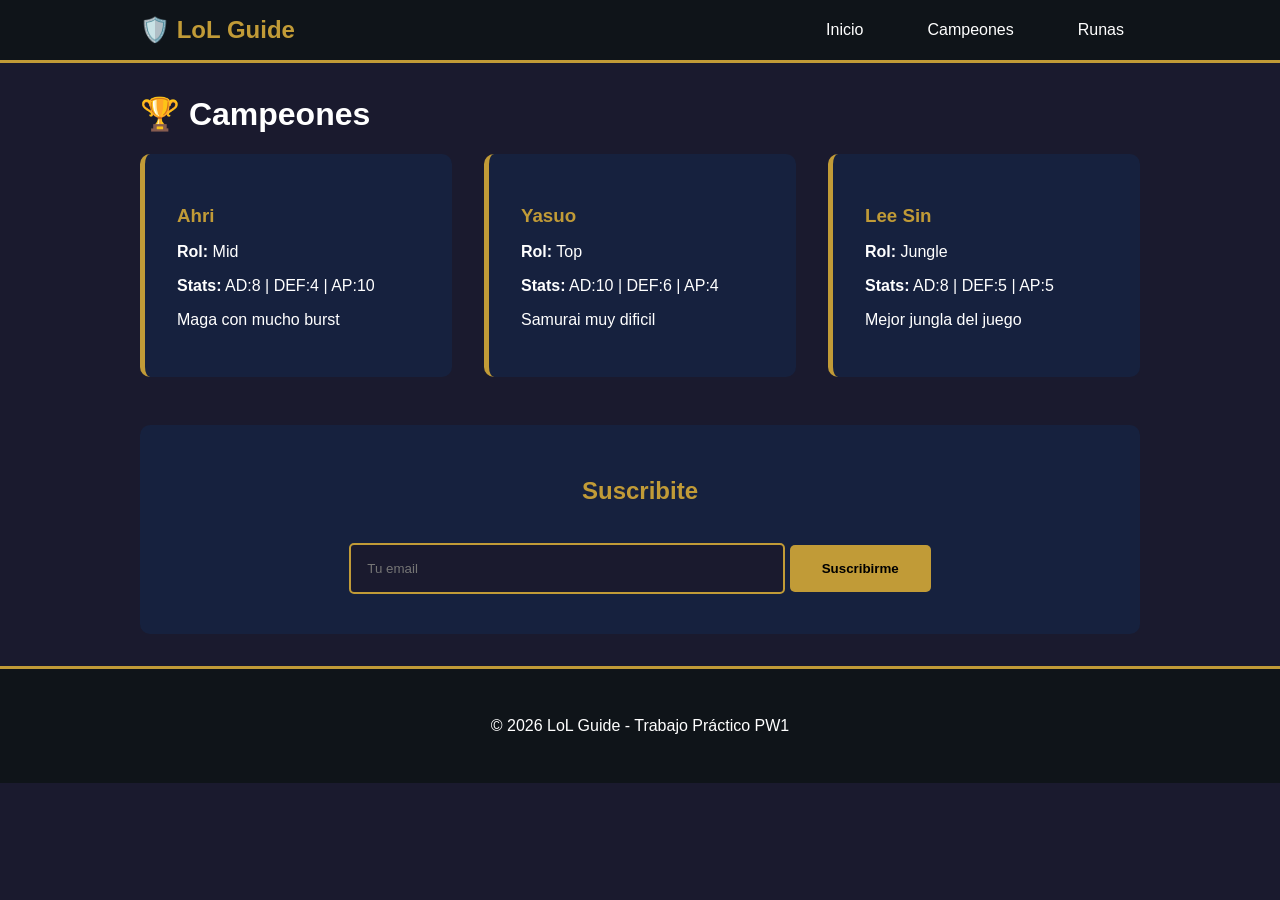
==== campeones.html @ 957d1435 "Add files via upload" ====
<!DOCTYPE html>
<html lang="es">
<head>
    <meta charset="UTF-8">
    <meta name="viewport" content="width=device-width, initial-scale=1.0">
    <title>Campeones - LoL Guide</title>
    <link rel="stylesheet" href="styles.css">
</head>
<body>
    <header>
        <nav>
            <h2>🛡️ LoL Guide</h2>
            <ul>
                <li><a href="index.html">Inicio</a></li>
                <li><a href="campeones.html">Campeones</a></li>
                <li><a href="runas.html">Runas</a></li>
            </ul>
        </nav>
    </header>

    <main>
        <h1>🏆 Campeones</h1>
        
        <div class="campeones">
            <div class="campeon">
                <h3>Ahri</h3>
                <p><strong>Rol:</strong> Mid</p>
                <p><strong>Stats:</strong> AD:8 | DEF:4 | AP:10</p>
                <p>Maga con mucho burst</p>
            </div>

            <div class="campeon">
                <h3>Yasuo</h3>
                <p><strong>Rol:</strong> Top</p>
                <p><strong>Stats:</strong> AD:10 | DEF:6 | AP:4</p>
                <p>Samurai muy dificil</p>
            </div>

            <div class="campeon">
                <h3>Lee Sin</h3>
                <p><strong>Rol:</strong> Jungle</p>
                <p><strong>Stats:</strong> AD:8 | DEF:5 | AP:5</p>
                <p>Mejor jungla del juego</p>
            </div>
        </div>

        <form class="formulario">
            <h2>Suscribite</h2>
            <input type="email" placeholder="Tu email">
            <button type="submit">Suscribirme</button>
        </form>
    </main>

    <footer>
        <p>© 2026 LoL Guide - Trabajo Práctico PW1</p>
    </footer>
</body>
</html>
---- styles.css ----
/* ESTILOS GENERALES */
body {
    font-family: Arial, sans-serif;
    background-color: #1a1a2e;
    color: white;
    margin: 0;
    padding: 0;
}

header {
    background-color: #0f1419;
    padding: 1rem;
    border-bottom: 3px solid #c19b37;
}

nav {
    max-width: 1000px;
    margin: 0 auto;
    display: flex;
    justify-content: space-between;
    align-items: center;
}

nav h2 {
    color: #c19b37;
    margin: 0;
}

nav ul {
    list-style: none;
    display: flex;
    gap: 2rem;
    margin: 0;
    padding: 0;
}

nav a {
    color: white;
    text-decoration: none;
    padding: 0.5rem 1rem;
    border-radius: 5px;
    transition: background-color 0.3s;
}

nav a:hover {
    background-color: #c19b37;
    color: black;
}

/* MAIN */
main {
    max-width: 1000px;
    margin: 2rem auto;
    padding: 0 1rem;
}




/* HERO */
.hero {
  position: relative; /* IMPORTANTE */
  height: 500px;
  background-image: url("imagenes/fondo.jpg");
  background-size: cover;
  background-position: center;
  background-repeat: no-repeat;

  display: flex;
  align-items: center;
  padding: 0 50px;
  color: white;
}

/* capa oscura */
.hero::before {
  content: "";
  position: absolute;
  inset: 0;
  background: rgba(0, 0, 0, 0.6);
}

.bienvenidos{
    font-size: 50px;
    font-family: Arial, Helvetica, sans-serif;
}

/* contenido arriba del overlay */
.hero-content {
  position: relative;
  z-index: 1;
  max-width: 500px;
}
.hero h1 {
    font-size: 3rem;
    margin-bottom: 1rem;
}

.boton {
    display: inline-block;
    background-color: #c19b37;
    color: black;
    padding: 1rem 2rem;
    text-decoration: none;
    border-radius: 5px;
    font-weight: bold;
    transition: transform 0.3s;
}

.boton:hover {
    transform: scale(1.05);
}

.lol {
    color: #c19b37;
    text-align: left;
    margin-bottom: 2rem;
    font-size: 2.5rem;
}

/* TABLA */
.tabla-seccion {
    background-color: #16213e;
    padding: 2rem;
    border-radius: 10px;
    margin-bottom: 3rem;
}

.tabla-seccion h2 {
    text-align: center;
    margin-bottom: 1rem;
    color: #c19b37;
}

table {
    width: 100%;
    border-collapse: collapse;
}

th, td {
    padding: 1rem;
    text-align: left;
    border-bottom: 1px solid #c19b37;
}

th {
    background-color: #c19b37;
    color: black;
}

/* CARDS */
.campeones, .runas {
    display: grid;
    grid-template-columns: repeat(auto-fit, minmax(300px, 1fr));
    gap: 2rem;
    margin-bottom: 3rem;
}

.campeon, .runa {
    background-color: #16213e;
    padding: 2rem;
    border-radius: 10px;
    border-left: 5px solid #c19b37;
    transition: transform 0.3s;
}

.campeon:hover, .runa:hover {
    transform: translateY(-5px);
}

.campeon h3, .runa h3 {
    color: #c19b37;
    margin-bottom: 1rem;
}

/* FORMULARIO */
.formulario {
    background-color: #16213e;
    padding: 2rem;
    border-radius: 10px;
    text-align: center;
}

.formulario h2 {
    color: #c19b37;
    margin-bottom: 1.5rem;
}

.formulario input, .formulario textarea {
    width: 100%;
    max-width: 400px;
    padding: 1rem;
    margin: 0.5rem 0;
    border: 2px solid #c19b37;
    border-radius: 5px;
    background-color: #1a1a2e;
    color: white;
}

.formulario button {
    background-color: #c19b37;
    color: black;
    padding: 1rem 2rem;
    border: none;
    border-radius: 5px;
    cursor: pointer;
    font-weight: bold;
    margin-top: 1rem;
}

.formulario button:hover {
    background-color: #ffd700;
}

/* FOOTER */
footer {
    background-color: #0f1419;
    text-align: center;
    padding: 2rem;
    border-top: 3px solid #c19b37;
}

/* RESPONSIVE */
@media (max-width: 768px) {
    nav ul {
        flex-direction: column;
        gap: 1rem;
    }
    
    .hero h1 {
        font-size: 2rem;
    }
    
    h1 {
        font-size: 2rem;
    }
    
    .campeones, .runas {
        grid-template-columns: 1fr;
    }
}

.imagen1 {
    width: 40px;
}
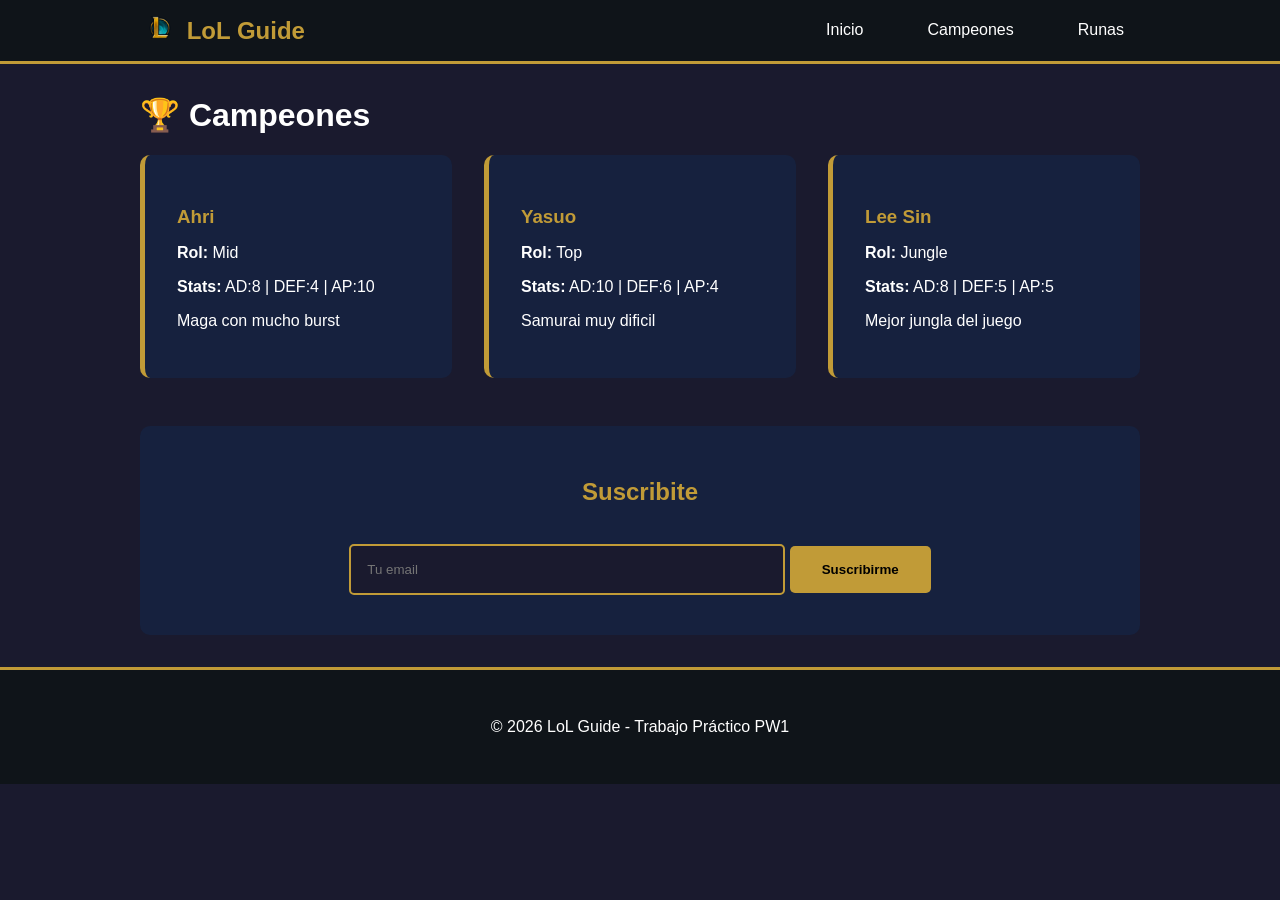
==== commit 7259302b: "Update campeones.html" ====
--- a/campeones.html
+++ b/campeones.html
@@ -9,7 +9,7 @@
 <body>
     <header>
         <nav>
-            <h2>🛡️ LoL Guide</h2>
+            <h2> <img class="imagen1" src="imagenes/simbolo Lol.png"> LoL Guide</h2>
             <ul>
                 <li><a href="index.html">Inicio</a></li>
                 <li><a href="campeones.html">Campeones</a></li>
@@ -55,4 +55,4 @@
         <p>© 2026 LoL Guide - Trabajo Práctico PW1</p>
     </footer>
 </body>
-</html>+</html>
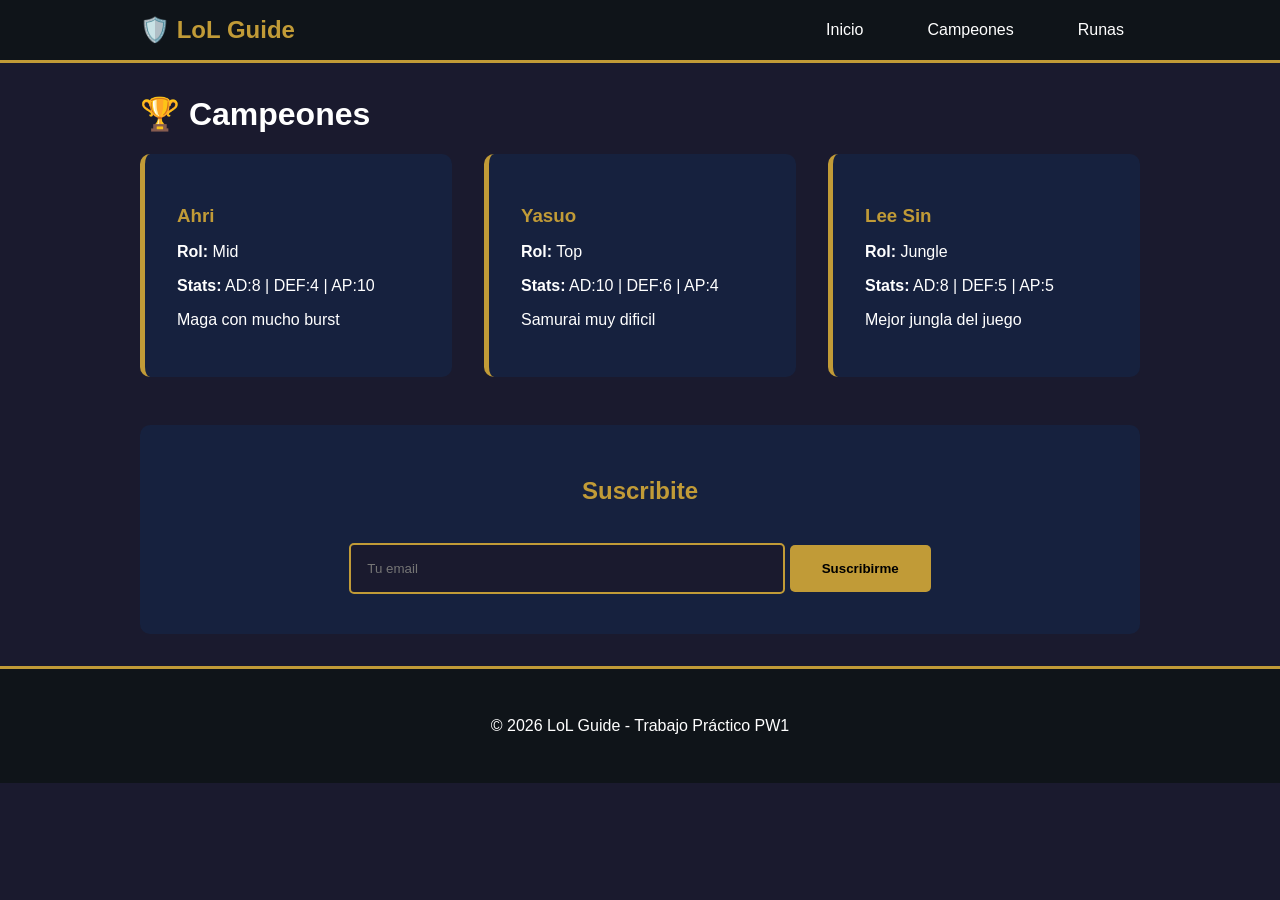
==== commit 6194e375: "Add files via upload" ====
--- a/campeones.html
+++ b/campeones.html
@@ -9,7 +9,7 @@
 <body>
     <header>
         <nav>
-            <h2> <img class="imagen1" src="imagenes/simbolo Lol.png"> LoL Guide</h2>
+            <h2>🛡️ LoL Guide</h2>
             <ul>
                 <li><a href="index.html">Inicio</a></li>
                 <li><a href="campeones.html">Campeones</a></li>
@@ -55,4 +55,4 @@
         <p>© 2026 LoL Guide - Trabajo Práctico PW1</p>
     </footer>
 </body>
-</html>
+</html>
--- a/styles.css
+++ b/styles.css
@@ -80,7 +80,7 @@
   background: rgba(0, 0, 0, 0.6);
 }
 
-.bienvenidos{
+.bienvenidos {
     font-size: 50px;
     font-family: Arial, Helvetica, sans-serif;
 }
@@ -242,4 +242,98 @@
 
 .imagen1 {
     width: 40px;
-}+}
+
+/* Contenedor principal */
+.stats-container {
+  display: flex;
+    gap: 20px;
+    margin-top: 30px;
+}
+
+/* Estilo base de las cards */
+.card {
+    flex: 1;
+    background: #0f172a;
+    border-radius: 12px;
+    padding: 20px;
+    display: flex;
+    gap: 15px;
+    align-items: center;
+}
+
+.card:hover {
+  transform: translateY(-5px);
+}
+
+/* Bordes laterales específicos */
+.card-campeones { border-left: 4px solid #c89b3c; } /* Dorado */
+.card-roles { border-left: 4px solid #8e44ad; }     /* Púrpura */
+.card-mapas { border-left: 4px solid #3498db; }     /* Azul */
+
+/* Estilos de texto */
+.card-content h3 {
+  margin: 0;
+  font-size: 24px;
+  font-weight: bold;
+}
+
+.subtitle {
+  margin: 0;
+  color: #c89b3c; /* Color dorado para el título del dato */
+  font-weight: bold;
+  text-transform: capitalize;
+}
+
+.description {
+  margin-top: 8px;
+  font-size: 14px;
+  color: #a0a6b1;
+  line-height: 1.4;
+}
+
+/* Contenedor del icono */
+.icon-wrapper {
+    background-color: #1a2233;
+    width: 50px;
+    height: 50px;;
+    border-radius: 50%;
+    display: flex;
+    align-items: center;
+    justify-content: center;
+}
+
+.casco {
+    width: 150px;
+    height: auto;
+}
+
+.mapa {
+    width: 140px;
+    height: auto;
+}
+
+.rol {
+    width: 150px;
+    height: auto;
+}
+
+.imagengrafico {
+    display: flex;
+    align-items: flex-end;
+    justify-content: left;
+    gap: 10px;
+
+}
+
+.grafico {
+    width: 45px;
+    height: auto;
+    display: block;
+    position: relative;
+    top: 5px; /* probá con 2px, 4px, 6px */
+}
+
+.imagengrafico h2 {
+    margin: 0;
+}
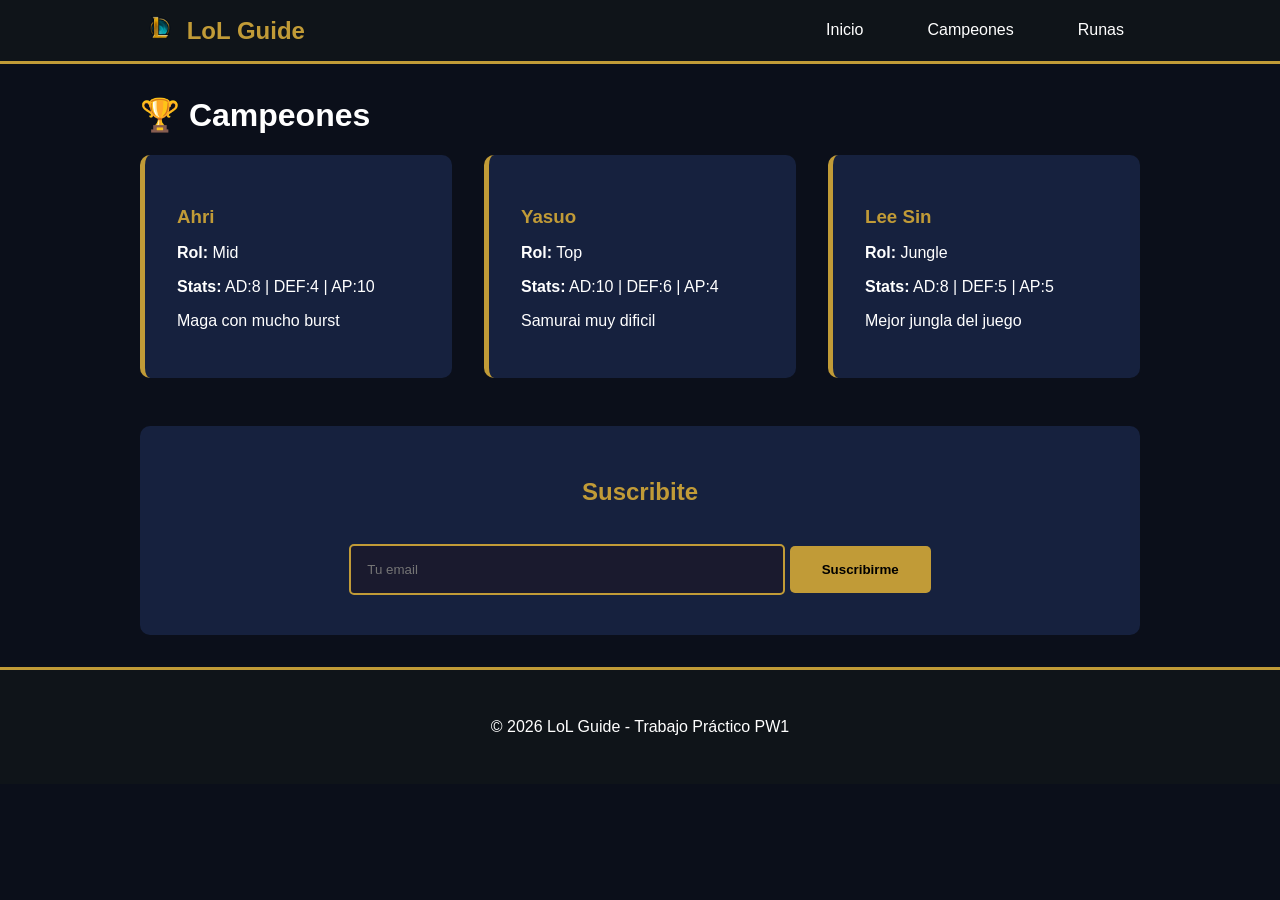
==== commit 584b9768: "Add files via upload" ====
--- a/campeones.html
+++ b/campeones.html
@@ -9,7 +9,7 @@
 <body>
     <header>
         <nav>
-            <h2>🛡️ LoL Guide</h2>
+            <h2> <img class="imagen1" src="imagenes/simbolo Lol.png"> LoL Guide</h2>
             <ul>
                 <li><a href="index.html">Inicio</a></li>
                 <li><a href="campeones.html">Campeones</a></li>
--- a/styles.css
+++ b/styles.css
@@ -1,7 +1,7 @@
 /* ESTILOS GENERALES */
 body {
     font-family: Arial, sans-serif;
-    background-color: #1a1a2e;
+    background-color: #0b0f1a;
     color: white;
     margin: 0;
     padding: 0;
@@ -59,7 +59,7 @@
 
 /* HERO */
 .hero {
-  position: relative; /* IMPORTANTE */
+  position: relative;
   height: 500px;
   background-image: url("imagenes/fondo.jpg");
   background-size: cover;
@@ -70,6 +70,9 @@
   align-items: center;
   padding: 0 50px;
   color: white;
+  overflow: visible;
+  position: relative;
+  z-index: 1;
 }
 
 /* capa oscura */
@@ -80,6 +83,25 @@
   background: rgba(0, 0, 0, 0.6);
 }
 
+.hero::after {
+  content: "";
+  position: absolute;
+  bottom: 0;
+  left: 0;
+  width: 100%;
+  height: 150px;
+
+  background: linear-gradient(
+    to bottom,
+    rgba(0,0,0,0) 0%,
+    #0b0f1a 100%
+  );
+}
+
+.hero > * {
+  position: relative;
+  z-index: 2;
+}
 .bienvenidos {
     font-size: 50px;
     font-family: Arial, Helvetica, sans-serif;
@@ -120,16 +142,46 @@
 
 /* TABLA */
 .tabla-seccion {
-    background-color: #16213e;
+    background-color: #0f172a;
     padding: 2rem;
     border-radius: 10px;
     margin-bottom: 3rem;
+
+    display: flex;
+    justify-content: center; 
+    gap: 40px; 
+    margin-top: 50px;
+}
+
+table {
+    border-collapse: collapse;
+    width: 250px;
+    text-align: center;
+    border-radius: 10px;
+    overflow: hidden;
+}
+
+th {
+    background: #333;
+    color: white;
+    padding: 10px;
+    font-family: Cambria, Cochin, Georgia, Times, 'Times New Roman', serif;
+    font-size: 20px;
+    font-weight: bold ;
+    text-transform: uppercase ;
+    letter-spacing: normal;
+
+}
+
+td {
+    padding: 10px;
+    border-bottom: 1px solid #ddd;;
 }
 
 .tabla-seccion h2 {
     text-align: center;
     margin-bottom: 1rem;
-    color: #c19b37;
+    color: #0f172a;
 }
 
 table {
@@ -144,10 +196,13 @@
 }
 
 th {
-    background-color: #c19b37;
+    background-color:  #0f172a ;
     color: black;
 }
 
+.numeros{
+    color: #c19b37;
+}
 /* CARDS */
 .campeones, .runas {
     display: grid;
@@ -244,12 +299,17 @@
     width: 40px;
 }
 
-/* Contenedor principal */
+/* Contenedor principal de cartas */
 .stats-container {
-  display: flex;
+    display: flex;
     gap: 20px;
-    margin-top: 30px;
-}
+    justify-content: center;
+
+    margin-top: -120px;
+    position: relative;
+    z-index: 5;
+}
+
 
 /* Estilo base de las cards */
 .card {
@@ -268,9 +328,8 @@
 
 /* Bordes laterales específicos */
 .card-campeones { border-left: 4px solid #c89b3c; } /* Dorado */
-.card-roles { border-left: 4px solid #8e44ad; }     /* Púrpura */
-.card-mapas { border-left: 4px solid #3498db; }     /* Azul */
-
+.card-roles { border-left: 4px solid #8e44ad; }     
+.card-mapas { border-left: 4px solid #3498db; }     
 /* Estilos de texto */
 .card-content h3 {
   margin: 0;
@@ -331,7 +390,7 @@
     height: auto;
     display: block;
     position: relative;
-    top: 5px; /* probá con 2px, 4px, 6px */
+    top: 5px; 
 }
 
 .imagengrafico h2 {
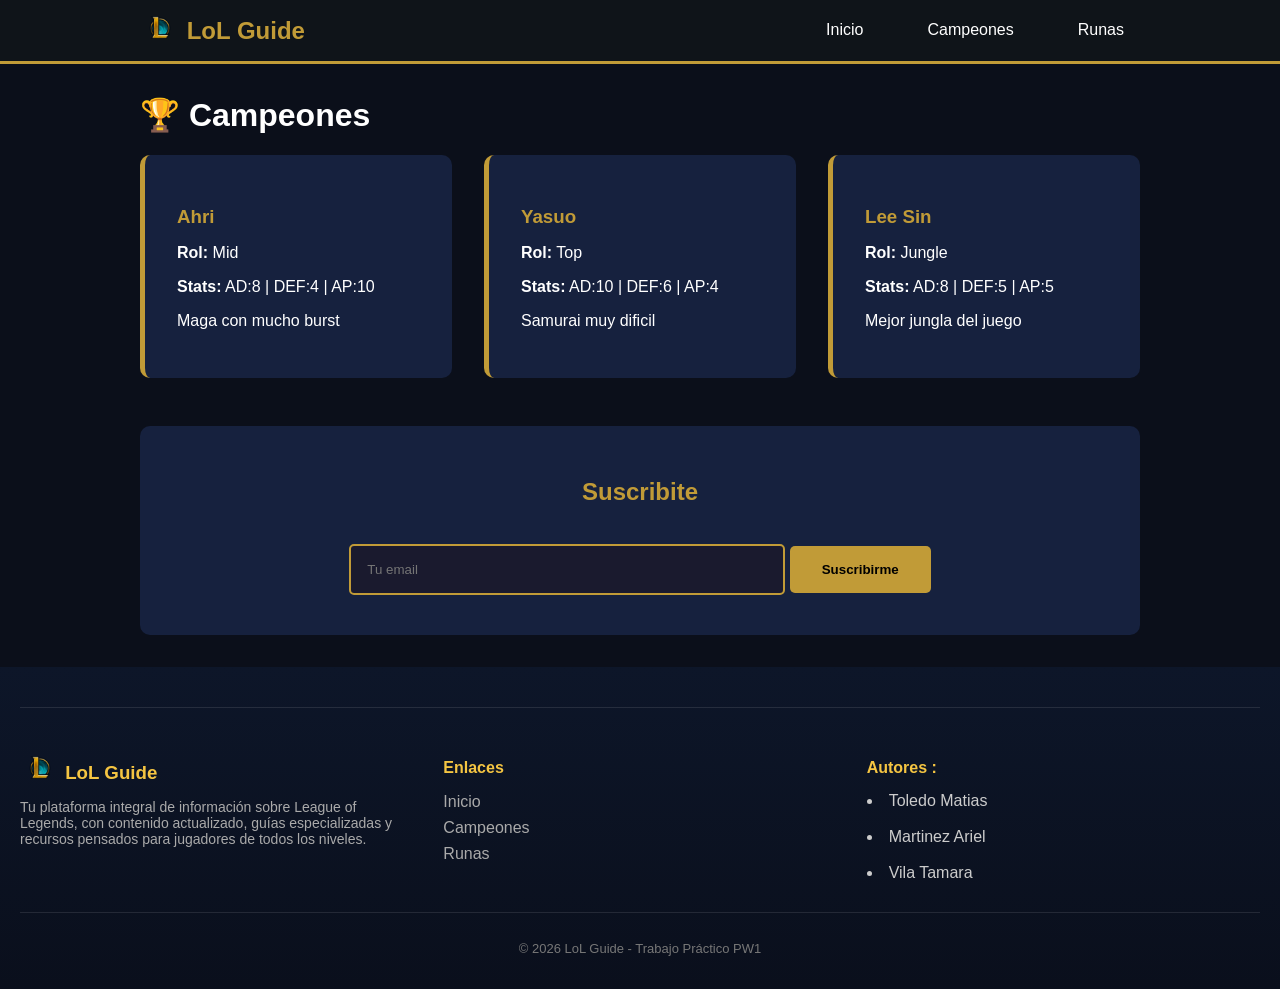
==== commit 0e30aa0e: "Add files via upload" ====
--- a/campeones.html
+++ b/campeones.html
@@ -51,8 +51,41 @@
         </form>
     </main>
 
-    <footer>
+    <footer class="footer">
+    <div class="footer-container">
+
+    <!-- Columna 1 -->
+        <div class="footer-col">
+        <h3> <img class="imagen1" src="imagenes/simbolo Lol.png"> LoL Guide</h3>
+        <p>Tu plataforma integral de información sobre League of Legends, con contenido actualizado, guías especializadas y recursos pensados para jugadores de todos los niveles.</p>
+        </div>
+
+    <!-- Columna 2 -->
+        <div class="footer-col">
+        <h4>Enlaces</h4>
+        <ul>
+            <li><a href="index.html">Inicio</a></li>
+            <li><a href="campeones.html">Campeones</a></li>
+            <li><a href="runas.html">Runas</a></li>
+            
+        </ul>
+        </div>
+        
+    <!-- Columna 3 -->
+        <div class="footer-col">
+        <h4>Autores :</h4>
+        <div class="socials">
+                <li> Toledo Matias </li> <br>
+                <li> Martinez Ariel </li>  <br>
+                <li> Vila Tamara </li>
+        </div>
+        </div>
+
+    </div>
+
+    <div class="footer-bottom">
         <p>© 2026 LoL Guide - Trabajo Práctico PW1</p>
+    </div>
     </footer>
 </body>
 </html>
--- a/styles.css
+++ b/styles.css
@@ -91,7 +91,8 @@
   width: 100%;
   height: 150px;
 
-  background: linear-gradient(
+  background: 
+    linear-gradient(
     to bottom,
     rgba(0,0,0,0) 0%,
     #0b0f1a 100%
@@ -267,13 +268,6 @@
     background-color: #ffd700;
 }
 
-/* FOOTER */
-footer {
-    background-color: #0f1419;
-    text-align: center;
-    padding: 2rem;
-    border-top: 3px solid #c19b37;
-}
 
 /* RESPONSIVE */
 @media (max-width: 768px) {
@@ -327,9 +321,11 @@
 }
 
 /* Bordes laterales específicos */
-.card-campeones { border-left: 4px solid #c89b3c; } /* Dorado */
-.card-roles { border-left: 4px solid #8e44ad; }     
-.card-mapas { border-left: 4px solid #3498db; }     
+.card-campeones {
+    border-left: 4px solid #c89b3c; transition: 0.3s; }
+.card-roles { border-left: 4px solid #8e44ad; transition: 0.3s;}     
+.card-mapas { border-left: 4px solid #3498db; transition: 0.3s; }   
+
 /* Estilos de texto */
 .card-content h3 {
   margin: 0;
@@ -339,7 +335,7 @@
 
 .subtitle {
   margin: 0;
-  color: #c89b3c; /* Color dorado para el título del dato */
+  color: #c89b3c; 
   font-weight: bold;
   text-transform: capitalize;
 }
@@ -396,3 +392,520 @@
 .imagengrafico h2 {
     margin: 0;
 }
+
+/* =============================
+   RUNAS - NUEVO DISEÑO
+============================= */
+body.runas-page main {
+    max-width: 1400px;
+}
+
+.runas-hero {
+    position: relative;
+    min-height: 260px;
+    border-radius: 18px;
+    margin-top: 1.5rem;
+    margin-bottom: 2rem;
+    padding: 2.5rem 2.5rem;
+    display: flex;
+    align-items: center;
+    overflow: hidden;
+    background-image: url("imagenes/fondo.jpg");
+    background-size: cover;
+    background-position: center;
+    background-repeat: no-repeat;
+    box-shadow: 0 18px 35px rgba(0, 0, 0, 0.35);
+    
+}
+
+.runas-hero::before {
+    content: "";
+    position: absolute;
+    inset: 0;
+    background: linear-gradient(90deg, rgba(11,15,26,0.92) 0%, rgba(11,15,26,0.68) 55%, rgba(11,15,26,0.45) 100%);
+}
+
+.runas-hero-content {
+    position: relative;
+    z-index: 1;
+    max-width: 620px;
+}
+
+.runas-hero h1 {
+    margin: 0 0 0.75rem;
+    font-size: 3.2rem;
+    color: #ffffff;
+}
+
+.runas-hero p {
+    margin: 0;
+    font-size: 1.05rem;
+    line-height: 1.7;
+    color: #d8def2;
+}
+
+.runas-layout {
+    display: grid;
+    grid-template-columns: minmax(0, 1fr) 320px;
+    gap: 1.5rem;
+    align-items: start;
+}
+
+.runas-column h2 {
+    margin: 0 0 1rem;
+    color: #ffffff;
+    font-size: 1.4rem;
+}
+
+.runas-grid {
+    display: grid;
+    grid-template-columns: repeat(5, minmax(0, 1fr));
+    gap: 1rem;
+    margin-bottom: 2rem;
+}
+
+.runa-card,
+.combo-card,
+.info-card {
+    background-color: #11182b;
+    border: 1px solid rgba(255, 255, 255, 0.06);
+    border-radius: 16px;
+    box-shadow: 0 10px 24px rgba(0, 0, 0, 0.18);
+}
+
+.runa-card {
+    padding: 1.1rem;
+    border-top: 4px solid #c19b37;
+    min-height: 360px;
+}
+
+.runa-card h3 {
+    margin: 0;
+    font-size: 1.05rem;
+    color: #ffffff;
+}
+
+.runa-subtitle {
+    margin: 0.45rem 0 1rem;
+    font-size: 0.92rem;
+    line-height: 1.5;
+    color: #b7c0df;
+}
+
+.runa-card ul {
+    list-style: none;
+    padding: 0;
+    margin: 0;
+}
+
+.runa-card li {
+    padding: 0.78rem 0;
+    border-bottom: 1px solid rgba(255, 255, 255, 0.06);
+}
+
+.runa-card li:last-child {
+    border-bottom: none;
+}
+
+.runa-card li strong {
+    display: block;
+    color: #ffffff;
+    margin-bottom: 0.2rem;
+}
+
+.runa-card li span {
+    display: block;
+    color: #9aa6d6;
+    font-size: 0.82rem;
+}
+
+.precision { border-top-color: #d4a64a; }
+.domination { border-top-color: #ff5b5b; }
+.brujeria { border-top-color: #6e66ff; }
+.valor { border-top-color: #57c46b; }
+.inspiracion { border-top-color: #50c9db; }
+
+.combinaciones-grid {
+    display: grid;
+    grid-template-columns: repeat(5, minmax(0, 1fr));
+    gap: 1rem;
+}
+
+.combo-card {
+    padding: 1rem;
+    text-align: center;
+}
+
+.combo-icon {
+    display: inline-flex;
+    font-size: 1.45rem;
+    margin-bottom: 0.55rem;
+}
+
+.combo-card h3 {
+    margin: 0 0 0.35rem;
+    font-size: 0.95rem;
+    color: #ffffff;
+}
+
+.combo-card p {
+    margin: 0;
+    color: #a9b5da;
+    font-size: 0.85rem;
+}
+
+.runas-sidebar {
+    display: flex;
+    flex-direction: column;
+    gap: 1rem;
+}
+
+.info-card {
+    padding: 1.2rem;
+}
+
+.info-card h3 {
+    margin-top: 0;
+    margin-bottom: 0.75rem;
+    color: #ffffff;
+    font-size: 1rem;
+}
+
+.info-card p,
+.tips-list {
+    color: #c9d2ff;
+    line-height: 1.65;
+    font-size: 0.95rem;
+}
+
+.info-card a {
+    display: inline-block;
+    margin-top: 0.75rem;
+    color: #f3c75a;
+    text-decoration: none;
+    font-weight: bold;
+}
+
+.tips-list {
+    margin: 0;
+    padding-left: 1.1rem;
+}
+
+.activo {
+    background-color: #c19b37;
+    color: black;
+}
+
+@media (max-width: 1200px) {
+    .runas-grid,
+    .combinaciones-grid {
+        grid-template-columns: repeat(2, minmax(0, 1fr));
+    }
+
+    .runas-layout {
+        grid-template-columns: 1fr;
+    }
+
+    .runas-sidebar {
+        display: grid;
+        grid-template-columns: repeat(2, minmax(0, 1fr));
+    }
+}
+
+@media (max-width: 768px) {
+    .runas-hero {
+        padding: 1.5rem;
+        min-height: 220px;
+    }
+
+    .runas-hero h1 {
+        font-size: 2.2rem;
+    }
+
+    .runas-grid,
+    .combinaciones-grid,
+    .runas-sidebar {
+        grid-template-columns: 1fr;
+    }
+
+    .runa-card {
+        min-height: auto;
+    }
+}
+
+.runa-titulo {
+  display: flex;
+  align-items: center;
+  gap: 10px;              /* espacio entre imagen y texto */
+  color: #ffffff;
+  font-weight: 700;       /* para que Precisión se vea bien visible */
+  font-size: 1.25rem;     /* tamaño adecuado para título */
+  margin-bottom: 15px;    /* separación del resto del contenido */
+  white-space: nowrap;    /* evitar que texto se corte en múltiples líneas */
+  overflow: hidden;       /* evitar que texto se desborde */
+  text-overflow: ellipsis;/* pone "..." si excede el ancho */
+}
+
+.imagenPrecision {
+  width: 40px;           
+  height: 40px;
+  object-fit: contain;
+  flex-shrink: 0;         
+}
+
+.runa-card {
+  width: 260px;            
+  padding: 20px 15px;
+  background: #0a1320;
+  border-radius: 15px;
+  color: #e5ecf7;
+  display: flex;
+  flex-direction: column;  
+  gap: 15px;
+}
+
+.runa-info {
+    display: flex;
+    align-items: center;
+    gap: 8px;
+}
+
+.icono-runa-item {
+    width: 24px;
+    height: 24px;
+    object-fit: contain;
+    border-radius: 4px;
+}
+
+.imagenDominacion{
+    width: 32px; 
+    height: 32px; 
+    object-fit: contain;
+    display: block;
+}
+
+.domination .runa-titulo{
+    color: #d84b4b;
+}
+
+.imagenBrujeria {
+    width: 32px;
+    height: 32px;
+    object-fit: contain;
+    display: block;
+}
+
+.brujeria .runa-titulo {
+    color: #4ea3ff;
+}
+
+.imagenValor {
+    width: 32px;
+    height: 32px;
+    object-fit: contain;
+    display: block;
+}
+
+.valor .runa-titulo {
+    color: #5ac46b;
+}
+
+.imagenInspiracion {
+    width: 32px;
+    height: 32px;
+    object-fit: contain;
+    display: block;
+}
+
+.inspiracion .runa-titulo {
+    color: #55cfd8;
+}
+
+.combinaciones-populares {
+  padding: 30px 10%;
+  color: #fff;
+  background-color: #0b1120;
+  font-family: 'Segoe UI', Tahoma, Geneva, Verdana, sans-serif;
+}
+
+.combinaciones-populares h2 {
+  font-size: 1.7rem;
+  margin-bottom: 20px;
+  font-weight: 700;
+}
+
+.combinaciones-grid {
+  display: flex;
+  gap: 16px;
+  justify-content: center;
+  flex-wrap: wrap;
+}
+
+.combo-card {
+  background-color: #161b2f;
+  border-radius: 12px;
+  padding: 15px 20px;
+  width: 190px;
+  box-shadow: 0 0 15px rgb(200 170 110 / 0.25);
+  text-align: center;
+  cursor: default;
+}
+
+.combo-card:hover {
+  box-shadow: 0 0 25px rgb(200 170 110 / 0.5);
+}
+
+.icons {
+  display: flex;
+  justify-content: center;
+  gap: 10px;
+  margin-bottom: 10px;
+}
+
+.combo-icon {
+  width: 36px;
+  height: 36px;
+  object-fit: contain;
+  border-radius: 6px;
+}
+
+.combo-card h3 {
+  font-size: 1.05rem;
+  font-weight: 700;
+  margin: 0 0 6px;
+  color: #f0e6c8;
+}
+
+.combo-card p {
+  margin: 0;
+  font-size: 0.9rem;
+  font-weight: 600;
+  color: #9bb0d3;
+}
+
+.precision .runa-titulo {
+    color: #eecd69 ;
+}
+
+/* FOOTER */
+.footer {
+  background: linear-gradient(to top, #0a0f1c, #0d1629);
+  color: #ccc;
+  padding: 40px 20px 20px;
+  font-family: Arial, sans-serif;
+}
+
+.footer-container {
+  display: flex;
+  justify-content: space-between;
+  flex-wrap: wrap;
+  gap: 30px;
+  border-top: 1px solid rgba(255,255,255,0.1);
+  padding-top: 30px;
+}
+
+.footer-col {
+  flex: 1;
+  min-width: 200px;
+}
+
+.footer-col h3,
+.footer-col h4 {
+  color: #f5c542;
+  margin-bottom: 15px;
+}
+
+.footer-col p {
+  font-size: 14px;
+  color: #aaa;
+}
+
+.footer-col ul {
+  list-style: none;
+  padding: 0;
+}
+
+.footer-col ul li {
+  margin-bottom: 8px;
+}
+
+.footer-col ul li a {
+  text-decoration: none;
+  color: #aaa;
+  transition: 0.3s;
+}
+
+.footer-col ul li a:hover {
+  color: #f5c542;
+}
+
+/* Redes sociales */
+.socials a {
+  display: inline-block;
+  margin-right: 10px;
+  font-size: 18px;
+  color: #ccc;
+  transition: 0.3s;
+}
+
+.socials a:hover {
+  color: #f5c542;
+}
+
+/* Parte inferior */
+.footer-bottom {
+  text-align: center;
+  margin-top: 30px;
+  border-top: 1px solid rgba(255,255,255,0.1);
+  padding-top: 15px;
+  font-size: 13px;
+  color: #777;
+}
+
+/* card grupo */
+
+.grupo-section {
+  background: #0b1320;
+  color: #ccc;
+  padding: 60px 20px;
+  text-align: center;
+}
+
+.grupo-section h2 {
+  color: #f5c542;
+  margin-bottom: 20px;
+}
+
+.grupo-descripcion {
+  max-width: 700px;
+  margin: 0 auto 40px;
+  font-size: 15px;
+  line-height: 1.6;
+  color: #aaa;
+}
+
+.grupo-info {
+  display: flex;
+  justify-content: center;
+  gap: 20px;
+  flex-wrap: wrap;
+}
+
+.grupo-card {
+  background: #111a2e;
+  padding: 20px;
+  border-radius: 10px;
+  width: 200px;
+  border: 1px solid rgba(255,255,255,0.1);
+  transition: 0.3s;
+}
+
+.grupo-card:hover {
+  transform: translateY(-5px);
+  border-color: #f5c542;
+}
+
+.grupo-card h3 {
+  color: #f5c542;
+  margin-bottom: 10px;
+}
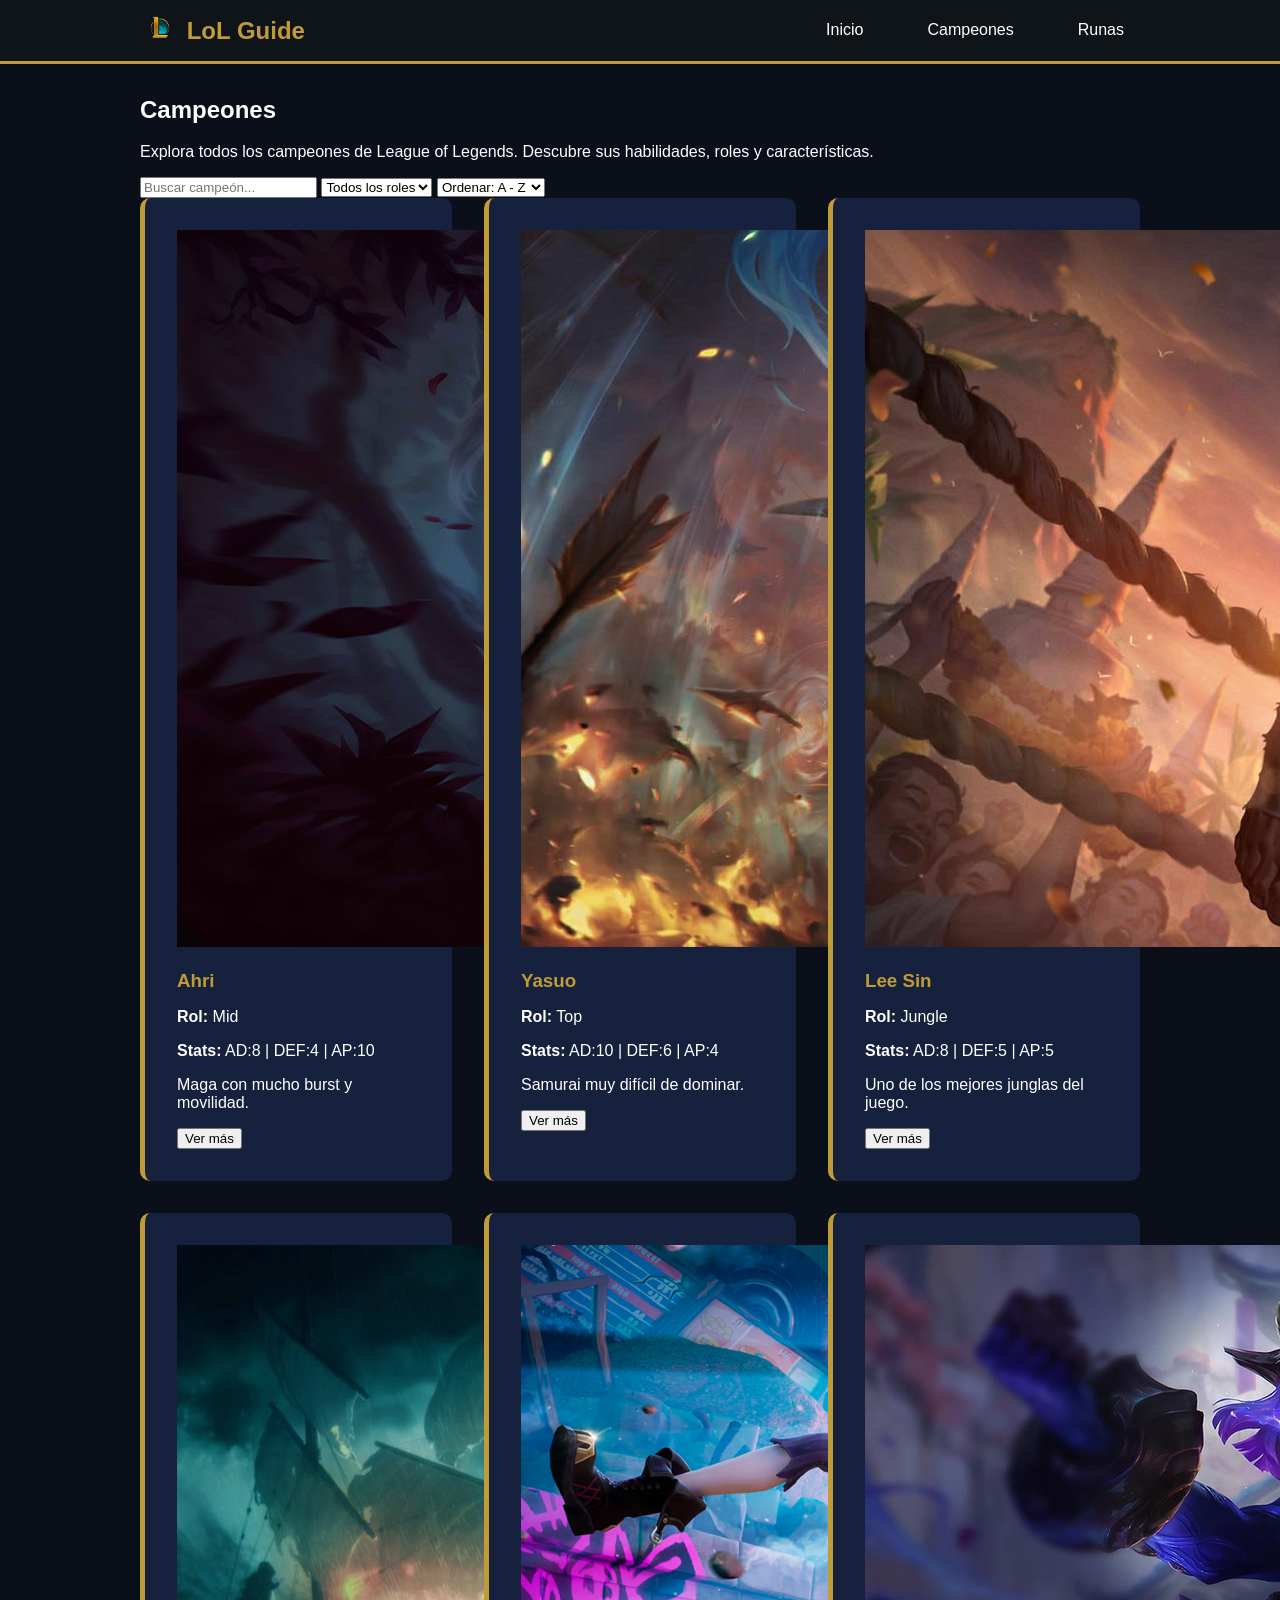
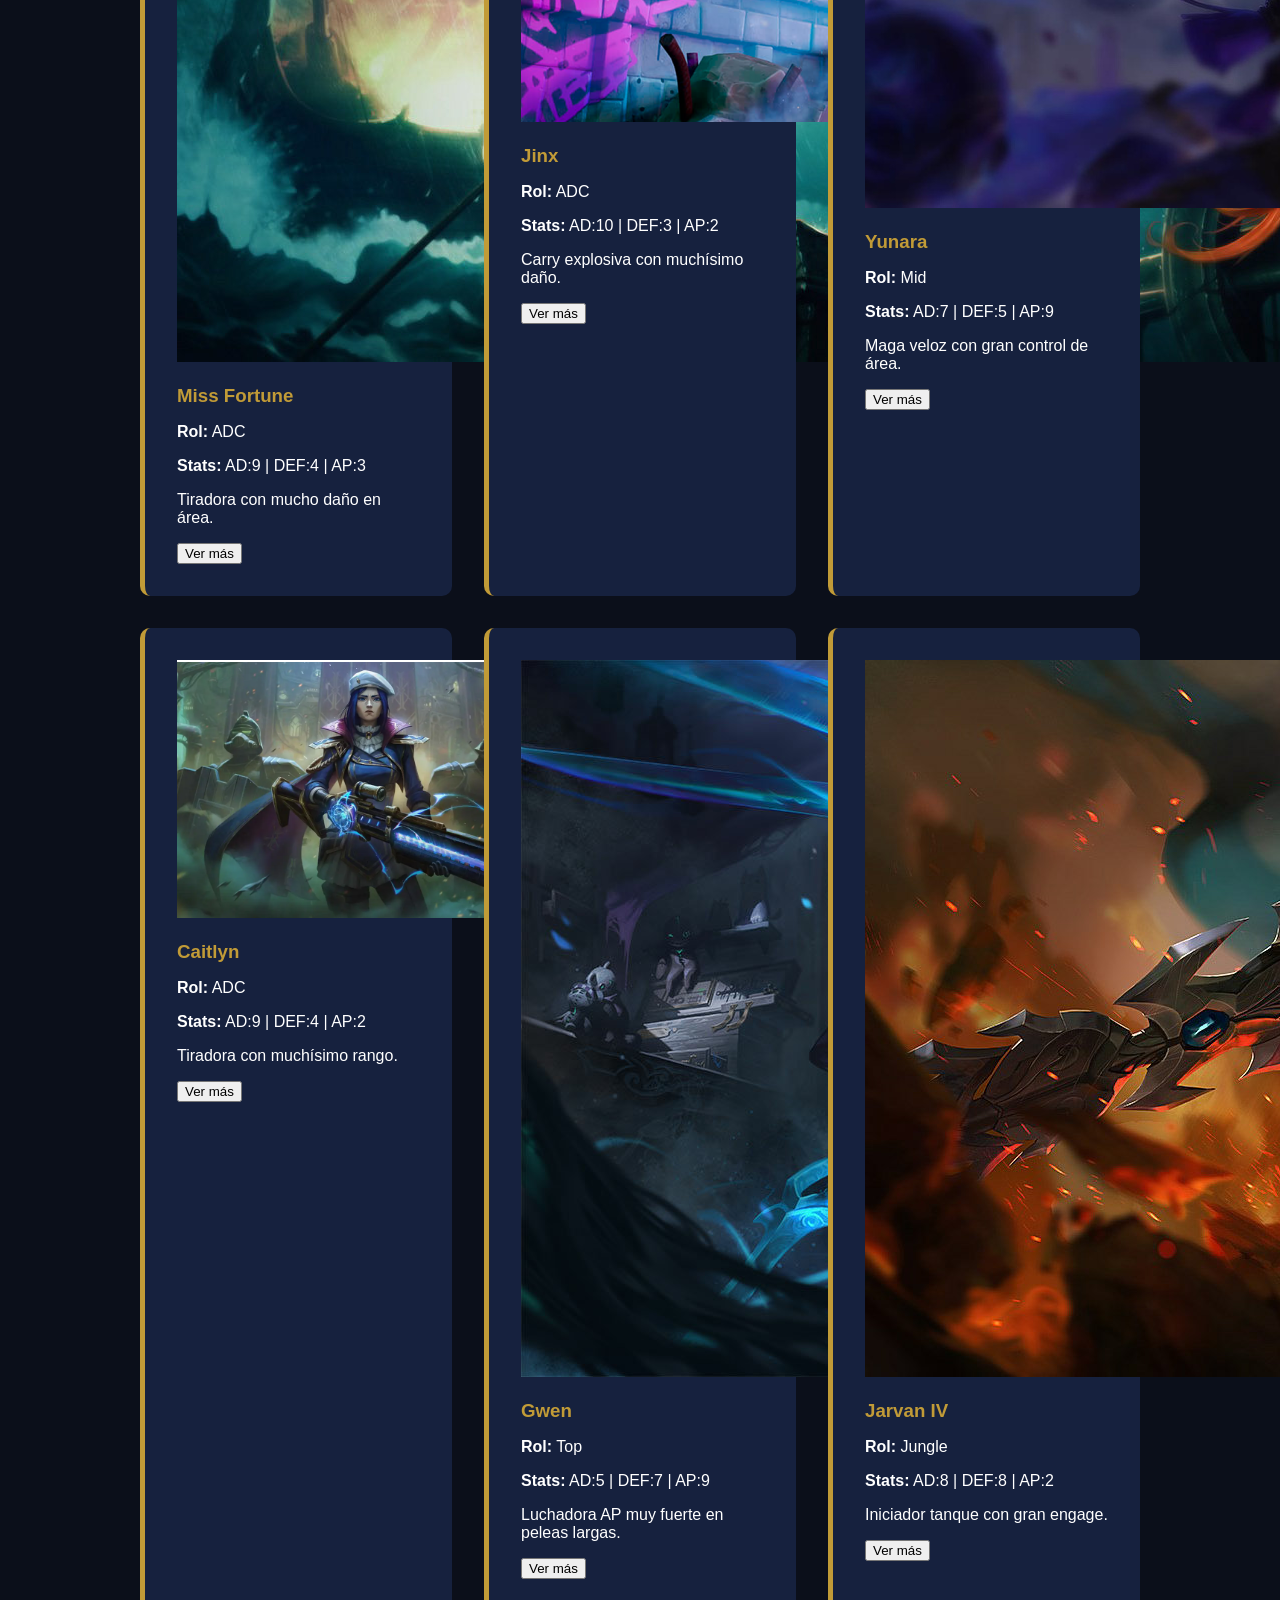
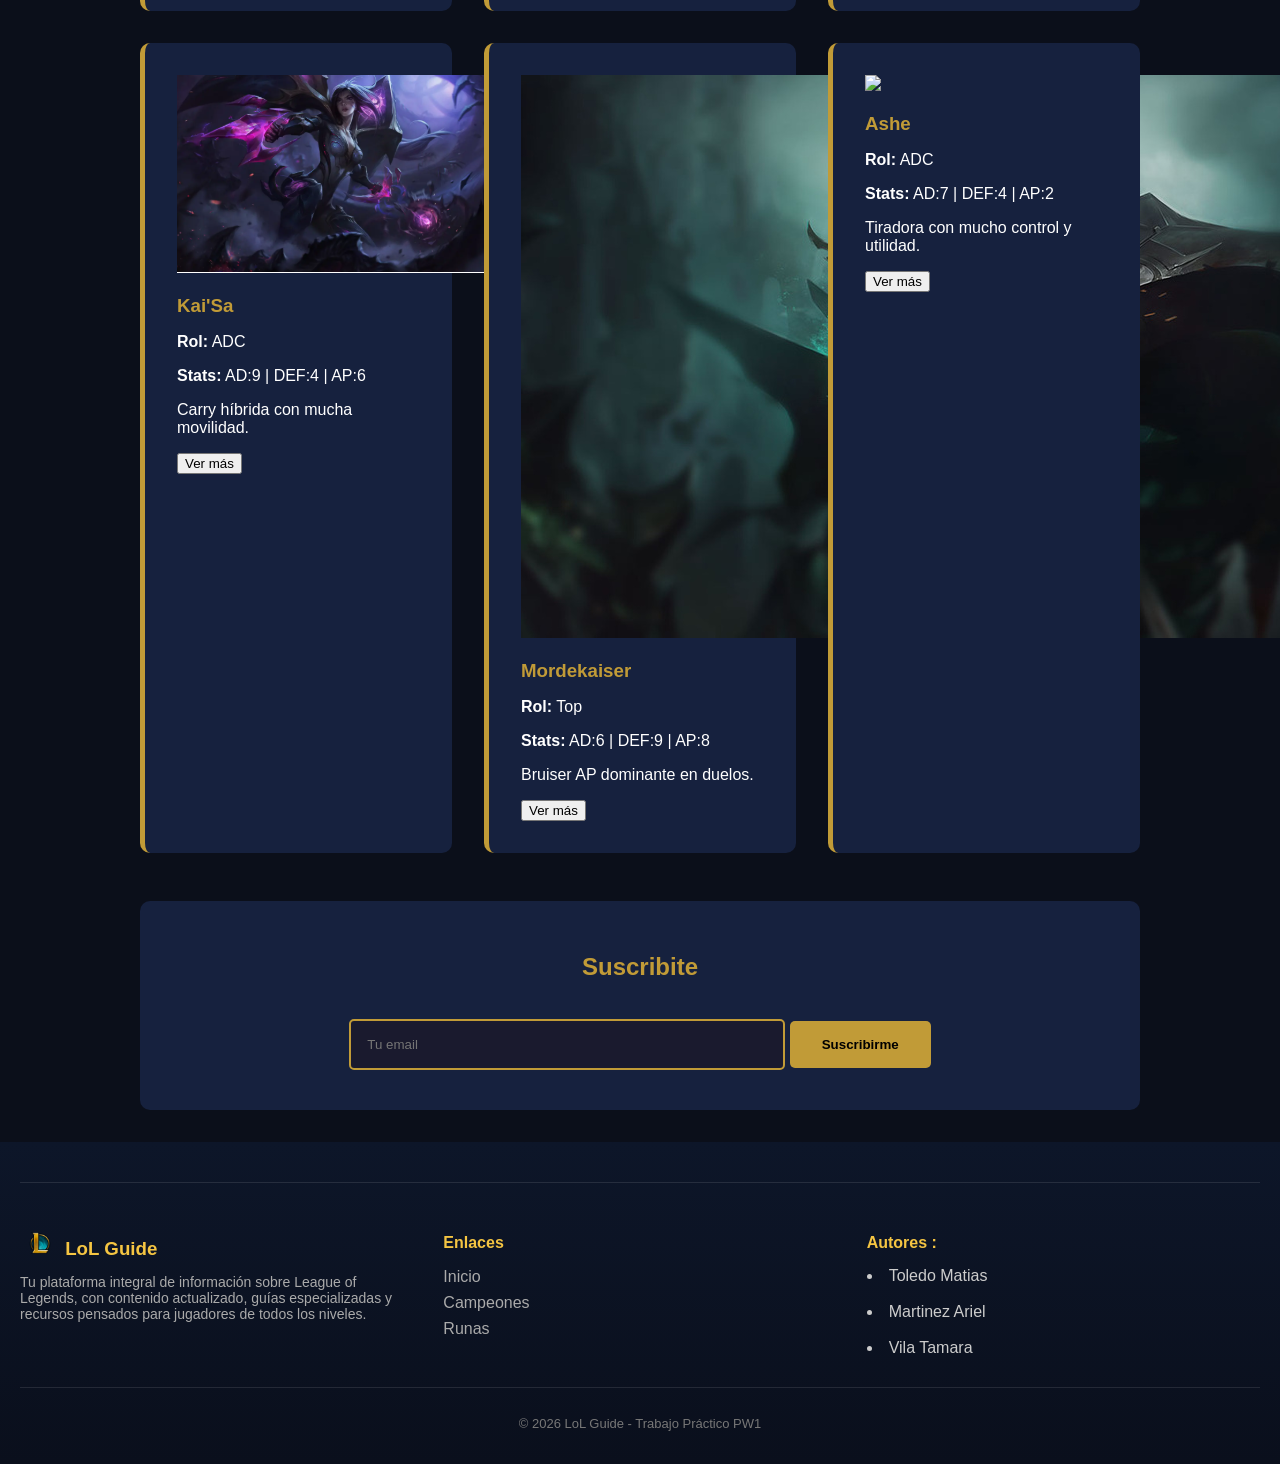
==== commit d17b6b87: "campeones.html" ====
--- a/campeones.html
+++ b/campeones.html
@@ -6,86 +6,372 @@
     <title>Campeones - LoL Guide</title>
     <link rel="stylesheet" href="styles.css">
 </head>
+
 <body>
+
     <header>
         <nav>
-            <h2> <img class="imagen1" src="imagenes/simbolo Lol.png"> LoL Guide</h2>
+
+            <h2>
+                <img class="imagen1" src="imagenes/simbolo Lol.png">
+                LoL Guide
+            </h2>
+
             <ul>
                 <li><a href="index.html">Inicio</a></li>
                 <li><a href="campeones.html">Campeones</a></li>
                 <li><a href="runas.html">Runas</a></li>
             </ul>
+
         </nav>
     </header>
 
     <main>
-        <h1>🏆 Campeones</h1>
-        
+
+        <section class="hero-campeones">
+
+            <h1>Campeones</h1>
+
+            <p>
+                Explora todos los campeones de League of Legends.
+                Descubre sus habilidades, roles y características.
+            </p>
+
+        </section>
+
+        <div class="filtros">
+
+            <input type="text" placeholder="Buscar campeón...">
+
+            <select>
+                <option>Todos los roles</option>
+                <option>Top</option>
+                <option>Mid</option>
+                <option>ADC</option>
+                <option>Jungle</option>
+                <option>Support</option>
+            </select>
+
+            <select>
+                <option>Ordenar: A - Z</option>
+                <option>Más fuerte</option>
+                <option>Más fácil</option>
+            </select>
+
+        </div>
+
         <div class="campeones">
-            <div class="campeon">
-                <h3>Ahri</h3>
-                <p><strong>Rol:</strong> Mid</p>
-                <p><strong>Stats:</strong> AD:8 | DEF:4 | AP:10</p>
-                <p>Maga con mucho burst</p>
-            </div>
-
-            <div class="campeon">
-                <h3>Yasuo</h3>
-                <p><strong>Rol:</strong> Top</p>
-                <p><strong>Stats:</strong> AD:10 | DEF:6 | AP:4</p>
-                <p>Samurai muy dificil</p>
-            </div>
-
-            <div class="campeon">
-                <h3>Lee Sin</h3>
-                <p><strong>Rol:</strong> Jungle</p>
-                <p><strong>Stats:</strong> AD:8 | DEF:5 | AP:5</p>
-                <p>Mejor jungla del juego</p>
-            </div>
+
+            <!-- AHRI -->
+            <div class="campeon">
+
+                <img src="imagenes/ahri.jpg" alt="Ahri">
+
+                <div class="info-campeon">
+
+                    <h3>Ahri</h3>
+
+                    <p><strong>Rol:</strong> Mid</p>
+
+                    <p><strong>Stats:</strong> AD:8 | DEF:4 | AP:10</p>
+
+                    <p>Maga con mucho burst y movilidad.</p>
+
+                    <button>Ver más</button>
+
+                </div>
+
+            </div>
+
+            <div class="campeon">
+
+                <img src="imagenes/Yasuo.jpg" alt="Yasuo">
+
+                <div class="info-campeon">
+
+                    <h3>Yasuo</h3>
+
+                    <p><strong>Rol:</strong> Top</p>
+
+                    <p><strong>Stats:</strong> AD:10 | DEF:6 | AP:4</p>
+
+                    <p>Samurai muy difícil de dominar.</p>
+
+                    <button>Ver más</button>
+
+                </div>
+
+            </div>
+
+            <div class="campeon">
+
+                <img src="imagenes/LeeSin.jpg" alt="Lee Sin">
+
+                <div class="info-campeon">
+
+                    <h3>Lee Sin</h3>
+
+                    <p><strong>Rol:</strong> Jungle</p>
+
+                    <p><strong>Stats:</strong> AD:8 | DEF:5 | AP:5</p>
+
+                    <p>Uno de los mejores junglas del juego.</p>
+
+                    <button>Ver más</button>
+
+                </div>
+
+            </div>
+
+            <div class="campeon">
+
+                <img src="imagenes/MissFortune.jpg" alt="Miss Fortune">
+
+                <div class="info-campeon">
+
+                    <h3>Miss Fortune</h3>
+
+                    <p><strong>Rol:</strong> ADC</p>
+
+                    <p><strong>Stats:</strong> AD:9 | DEF:4 | AP:3</p>
+
+                    <p>Tiradora con mucho daño en área.</p>
+
+                    <button>Ver más</button>
+
+                </div>
+
+            </div>
+
+            <div class="campeon">
+
+                <img src="imagenes/jinx.png" alt="Jinx">
+
+                <div class="info-campeon">
+
+                    <h3>Jinx</h3>
+
+                    <p><strong>Rol:</strong> ADC</p>
+
+                    <p><strong>Stats:</strong> AD:10 | DEF:3 | AP:2</p>
+
+                    <p>Carry explosiva con muchísimo daño.</p>
+
+                    <button>Ver más</button>
+
+                </div>
+
+            </div>
+
+            <div class="campeon">
+
+                <img src="imagenes/Yunara_OriginalCentered.jpg" alt="Yunara">
+
+                <div class="info-campeon">
+
+                    <h3>Yunara</h3>
+
+                    <p><strong>Rol:</strong> Mid</p>
+
+                    <p><strong>Stats:</strong> AD:7 | DEF:5 | AP:9</p>
+
+                    <p>Maga veloz con gran control de área.</p>
+
+                    <button>Ver más</button>
+
+                </div>
+
+            </div>
+
+            <div class="campeon">
+
+                <img src="imagenes/caitlyn.PNG" alt="Caitlyn">
+
+                <div class="info-campeon">
+
+                    <h3>Caitlyn</h3>
+
+                    <p><strong>Rol:</strong> ADC</p>
+
+                    <p><strong>Stats:</strong> AD:9 | DEF:4 | AP:2</p>
+
+                    <p>Tiradora con muchísimo rango.</p>
+
+                    <button>Ver más</button>
+
+                </div>
+
+            </div>
+
+           
+            <div class="campeon">
+
+                <img src="imagenes/Gwen.jpg" alt="Gwen">
+
+                <div class="info-campeon">
+
+                    <h3>Gwen</h3>
+
+                    <p><strong>Rol:</strong> Top</p>
+
+                    <p><strong>Stats:</strong> AD:5 | DEF:7 | AP:9</p>
+
+                    <p>Luchadora AP muy fuerte en peleas largas.</p>
+
+                    <button>Ver más</button>
+
+                </div>
+
+            </div>
+
+            <div class="campeon">
+
+                <img src="imagenes/JarvanIV.jpg" alt="Jarvan IV">
+
+                <div class="info-campeon">
+
+                    <h3>Jarvan IV</h3>
+
+                    <p><strong>Rol:</strong> Jungle</p>
+
+                    <p><strong>Stats:</strong> AD:8 | DEF:8 | AP:2</p>
+
+                    <p>Iniciador tanque con gran engage.</p>
+
+                    <button>Ver más</button>
+
+                </div>
+
+            </div>
+
+            <div class="campeon">
+
+                <img src="imagenes/kai sa.PNG" alt="Kai'Sa">
+
+                <div class="info-campeon">
+
+                    <h3>Kai'Sa</h3>
+
+                    <p><strong>Rol:</strong> ADC</p>
+
+                    <p><strong>Stats:</strong> AD:9 | DEF:4 | AP:6</p>
+
+                    <p>Carry híbrida con mucha movilidad.</p>
+
+                    <button>Ver más</button>
+
+                </div>
+
+            </div>
+
+            <div class="campeon">
+
+                <img src="imagenes/Mordekaiser.jpg" alt="Mordekaiser">
+
+                <div class="info-campeon">
+
+                    <h3>Mordekaiser</h3>
+
+                    <p><strong>Rol:</strong> Top</p>
+
+                    <p><strong>Stats:</strong> AD:6 | DEF:9 | AP:8</p>
+
+                    <p>Bruiser AP dominante en duelos.</p>
+
+                    <button>Ver más</button>
+
+                </div>
+
+            </div>
+
+            <div class="campeon">
+
+                <img src="C:\Users\Lenovo\Desktop\web 1\web2026\imagenes\Ashe.jpg">
+
+                <div class="info-campeon">
+
+                    <h3>Ashe</h3>
+
+                    <p><strong>Rol:</strong> ADC</p>
+
+                    <p><strong>Stats:</strong> AD:7 | DEF:4 | AP:2</p>
+
+                    <p>Tiradora con mucho control y utilidad.</p>
+
+                    <button>Ver más</button>
+
+                </div>
+
+            </div>
+
         </div>
 
         <form class="formulario">
+
             <h2>Suscribite</h2>
+
             <input type="email" placeholder="Tu email">
+
             <button type="submit">Suscribirme</button>
+
         </form>
+
     </main>
 
     <footer class="footer">
-    <div class="footer-container">
-
-    <!-- Columna 1 -->
-        <div class="footer-col">
-        <h3> <img class="imagen1" src="imagenes/simbolo Lol.png"> LoL Guide</h3>
-        <p>Tu plataforma integral de información sobre League of Legends, con contenido actualizado, guías especializadas y recursos pensados para jugadores de todos los niveles.</p>
+
+        <div class="footer-container">
+
+            <div class="footer-col">
+
+                <h3>
+                    <img class="imagen1" src="imagenes/simbolo Lol.png">
+                    LoL Guide
+                </h3>
+
+                <p>
+                    Tu plataforma integral de información sobre League of Legends,
+                    con contenido actualizado, guías especializadas y recursos
+                    pensados para jugadores de todos los niveles.
+                </p>
+
+            </div>
+
+            <div class="footer-col">
+
+                <h4>Enlaces</h4>
+
+                <ul>
+                    <li><a href="index.html">Inicio</a></li>
+                    <li><a href="campeones.html">Campeones</a></li>
+                    <li><a href="runas.html">Runas</a></li>
+                </ul>
+
+            </div>
+
+            <div class="footer-col">
+
+                <h4>Autores :</h4>
+
+                <div class="socials">
+
+                    <li>Toledo Matias</li><br>
+                    <li>Martinez Ariel</li><br>
+                    <li>Vila Tamara</li>
+
+                </div>
+
+            </div>
+
         </div>
 
-    <!-- Columna 2 -->
-        <div class="footer-col">
-        <h4>Enlaces</h4>
-        <ul>
-            <li><a href="index.html">Inicio</a></li>
-            <li><a href="campeones.html">Campeones</a></li>
-            <li><a href="runas.html">Runas</a></li>
-            
-        </ul>
+        <div class="footer-bottom">
+
+            <p>© 2026 LoL Guide - Trabajo Práctico PW1</p>
+
         </div>
-        
-    <!-- Columna 3 -->
-        <div class="footer-col">
-        <h4>Autores :</h4>
-        <div class="socials">
-                <li> Toledo Matias </li> <br>
-                <li> Martinez Ariel </li>  <br>
-                <li> Vila Tamara </li>
-        </div>
-        </div>
-
-    </div>
-
-    <div class="footer-bottom">
-        <p>© 2026 LoL Guide - Trabajo Práctico PW1</p>
-    </div>
+
     </footer>
+
 </body>
-</html>+</html>
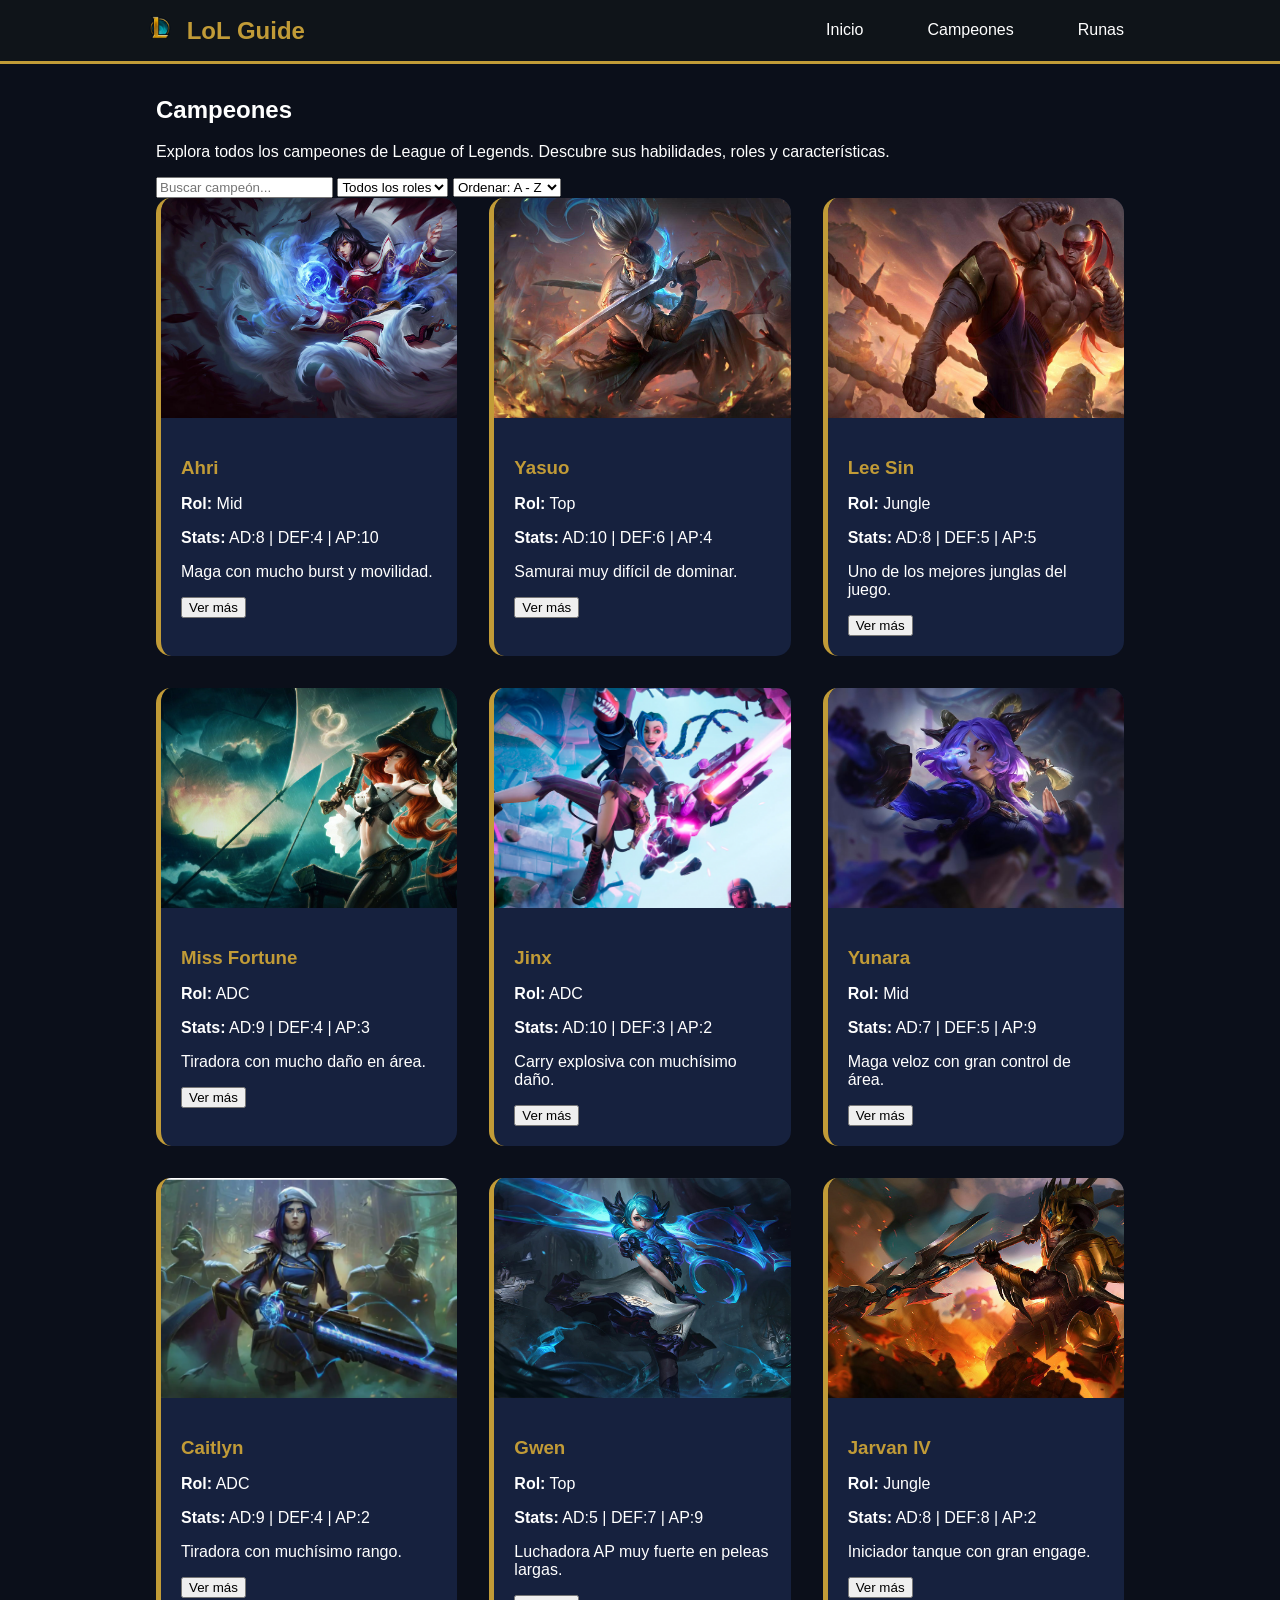
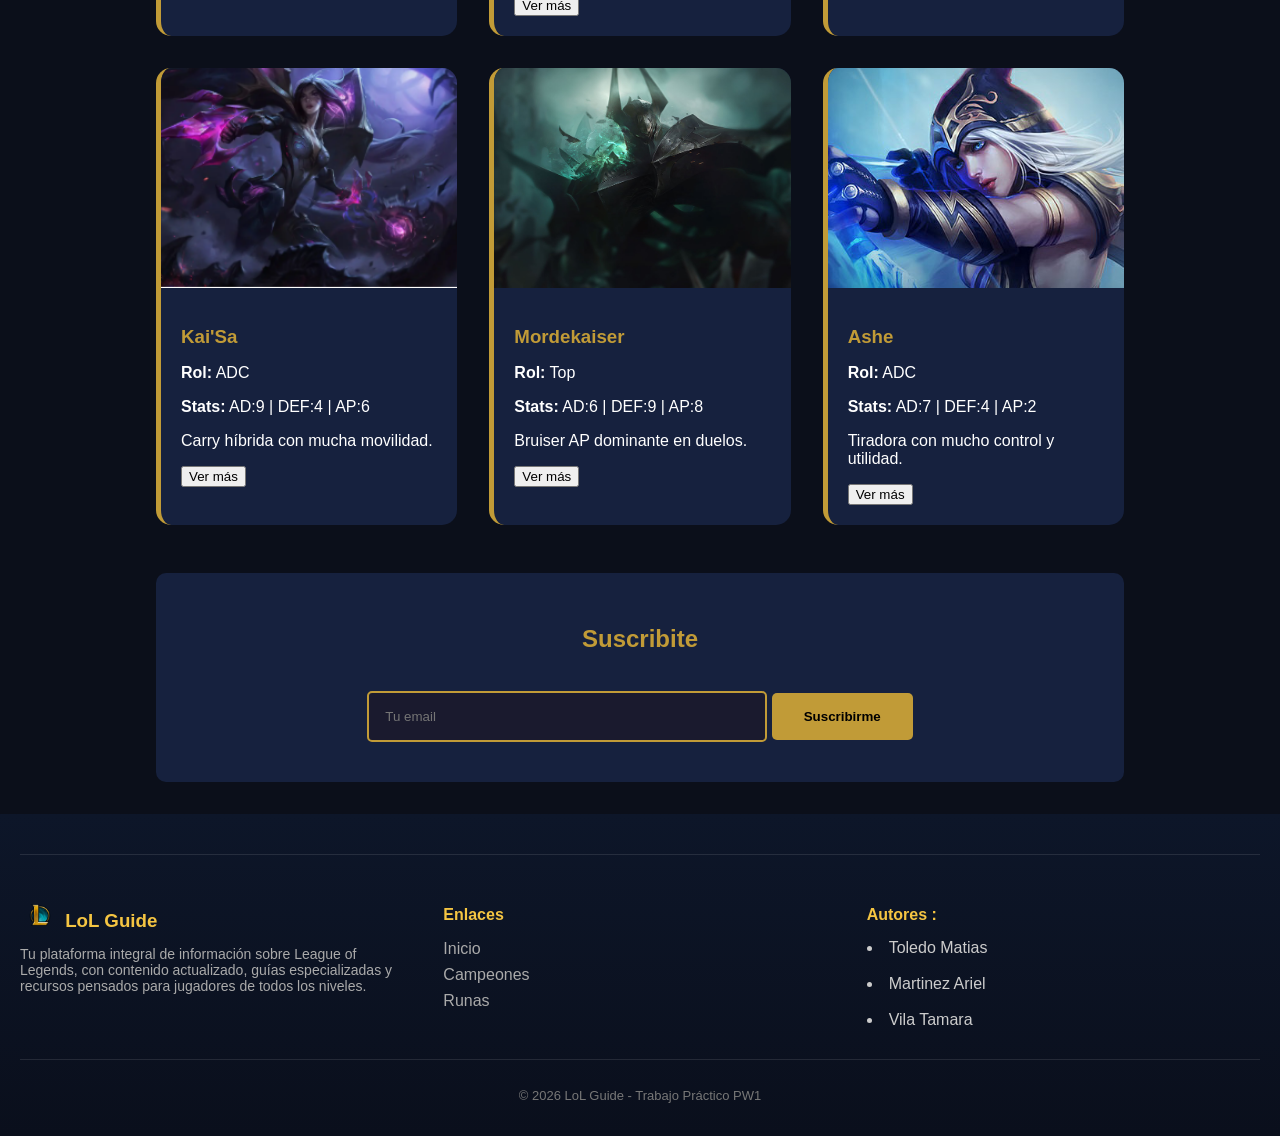
==== commit 1fe0ee3f: "Update campeones.html" ====
--- a/campeones.html
+++ b/campeones.html
@@ -286,7 +286,7 @@
 
             <div class="campeon">
 
-                <img src="C:\Users\Lenovo\Desktop\web 1\web2026\imagenes\Ashe.jpg">
+                <img src="imagenes\Ashe.jpg">
 
                 <div class="info-campeon">
 
--- a/styles.css
+++ b/styles.css
@@ -787,6 +787,26 @@
     color: #eecd69 ;
 }
 
+/* IMAGENES DE CAMPEONES */
+
+.campeon {
+    background-color: #16213e;
+    border-radius: 15px;
+    overflow: hidden;
+    padding: 0;
+}
+
+.campeon img {
+    width: 100%;
+    height: 220px;
+    object-fit: cover;
+    display: block;
+}
+
+.info-campeon {
+    padding: 20px;
+}
+
 /* FOOTER */
 .footer {
   background: linear-gradient(to top, #0a0f1c, #0d1629);
@@ -908,4 +928,496 @@
 .grupo-card h3 {
   color: #f5c542;
   margin-bottom: 10px;
-}+}
+
+/* =============================
+   RESPONSIVE PARA TABLETS Y CELULARES
+   Pegar al final del archivo CSS
+============================= */
+
+/* Evita que padding y bordes rompan los anchos */
+* {
+    box-sizing: border-box;
+}
+
+/* Evita que imágenes grandes se salgan del contenedor */
+img {
+    max-width: 100%;
+}
+
+/* =============================
+   TABLETS
+============================= */
+@media (max-width: 1024px) {
+
+    main {
+        max-width: 90%;
+        padding: 0 1rem;
+    }
+
+    nav {
+        max-width: 90%;
+    }
+
+    /* Hero */
+    .hero {
+        height: 450px;
+        padding: 0 35px;
+    }
+
+    .bienvenidos {
+        font-size: 42px;
+    }
+
+    .hero h1 {
+        font-size: 2.5rem;
+    }
+
+    .lol {
+        font-size: 2.2rem;
+    }
+
+    /* Cards del inicio */
+    .stats-container {
+        flex-wrap: wrap;
+        padding: 0 20px;
+        margin-top: -80px;
+    }
+
+    .card {
+        flex: 1 1 300px;
+    }
+
+    .casco,
+    .mapa,
+    .rol {
+        width: 120px;
+    }
+
+    /* Tabla */
+    .tabla-seccion {
+        flex-wrap: wrap;
+        gap: 25px;
+    }
+
+    /* Campeones y runas básicas */
+    .campeones,
+    .runas {
+        grid-template-columns: repeat(2, 1fr);
+    }
+
+    /* Página de runas */
+    body.runas-page main {
+        max-width: 90%;
+    }
+
+    .runas-layout {
+        grid-template-columns: 1fr;
+    }
+
+    .runas-grid {
+        grid-template-columns: repeat(2, 1fr);
+        justify-items: center;
+    }
+
+    .runa-card {
+        width: 100%;
+        max-width: 320px;
+    }
+
+    .runas-sidebar {
+        display: grid;
+        grid-template-columns: repeat(2, 1fr);
+    }
+
+    .combinaciones-grid {
+        flex-wrap: wrap;
+    }
+}
+
+
+/* =============================
+   CELULARES
+============================= */
+@media (max-width: 768px) {
+
+    /* Header y navegación */
+    header {
+        padding: 1rem 0.5rem;
+    }
+
+    nav {
+        flex-direction: column;
+        gap: 1rem;
+        text-align: center;
+    }
+
+    nav h2 {
+        font-size: 1.5rem;
+    }
+
+    nav ul {
+        flex-direction: column;
+        gap: 0.7rem;
+        width: 100%;
+        align-items: center;
+    }
+
+    nav li {
+        width: 100%;
+    }
+
+    nav a {
+        display: block;
+        width: 100%;
+        padding: 0.7rem;
+    }
+
+    /* Main */
+    main {
+        max-width: 100%;
+        margin: 1.5rem auto;
+        padding: 0 1rem;
+    }
+
+    /* Hero principal */
+    .hero {
+        height: auto;
+        min-height: 400px;
+        padding: 40px 25px;
+        align-items: center;
+        background-position: center;
+    }
+
+    .hero-content {
+        max-width: 100%;
+    }
+
+    .bienvenidos {
+        font-size: 34px;
+    }
+
+    .hero h1 {
+        font-size: 2rem;
+    }
+
+    .lol {
+        font-size: 1.9rem;
+        text-align: left;
+    }
+
+    .boton {
+        padding: 0.8rem 1.4rem;
+        font-size: 0.95rem;
+    }
+
+    /* Cards del inicio */
+    .stats-container {
+        flex-direction: column;
+        margin-top: 20px;
+        padding: 0 1rem;
+    }
+
+    .card {
+        width: 100%;
+        flex-direction: column;
+        text-align: center;
+        padding: 20px;
+    }
+
+    .card-content h3 {
+        font-size: 22px;
+    }
+
+    .description {
+        font-size: 14px;
+    }
+
+    .casco,
+    .mapa,
+    .rol {
+        width: 100px;
+    }
+
+    /* Títulos con imagen */
+    .imagengrafico {
+        justify-content: center;
+        align-items: center;
+        text-align: center;
+    }
+
+    .grafico {
+        width: 35px;
+    }
+
+    /* Tabla */
+    .tabla-seccion {
+        display: block;
+        padding: 1rem;
+        margin-top: 30px;
+        overflow-x: auto;
+    }
+
+    table {
+        min-width: 400px;
+    }
+
+    th,
+    td {
+        padding: 0.8rem;
+        font-size: 0.9rem;
+    }
+
+    /* Cards de campeones y runas */
+    .campeones,
+    .runas {
+        grid-template-columns: 1fr;
+        gap: 1.5rem;
+    }
+
+    .campeon,
+    .runa {
+        padding: 1.5rem;
+    }
+
+    .campeon img {
+        height: 200px;
+    }
+
+    .info-campeon {
+        padding: 18px;
+    }
+
+    /* Formularios */
+    .formulario {
+        padding: 1.5rem;
+    }
+
+    .formulario input,
+    .formulario textarea {
+        width: 100%;
+        max-width: 100%;
+    }
+
+    .formulario button {
+        width: 100%;
+    }
+
+    /* Página de runas */
+    .runas-hero {
+        min-height: 220px;
+        padding: 1.5rem;
+        margin-top: 1rem;
+    }
+
+    .runas-hero h1 {
+        font-size: 2.1rem;
+    }
+
+    .runas-hero p {
+        font-size: 0.95rem;
+        line-height: 1.5;
+    }
+
+    .runas-layout {
+        grid-template-columns: 1fr;
+    }
+
+    .runas-grid {
+        grid-template-columns: 1fr;
+        justify-items: stretch;
+    }
+
+    .runa-card {
+        width: 100%;
+        max-width: 100%;
+        min-height: auto;
+    }
+
+    .runa-titulo {
+        white-space: normal;
+        overflow: visible;
+        text-overflow: initial;
+        font-size: 1.15rem;
+    }
+
+    .runas-sidebar {
+        display: grid;
+        grid-template-columns: 1fr;
+    }
+
+    .info-card {
+        padding: 1rem;
+    }
+
+    /* Combinaciones populares */
+    .combinaciones-populares {
+        padding: 30px 1rem;
+    }
+
+    .combinaciones-populares h2 {
+        text-align: center;
+        font-size: 1.5rem;
+    }
+
+    .combinaciones-grid {
+        flex-direction: column;
+        align-items: center;
+    }
+
+    .combo-card {
+        width: 100%;
+        max-width: 320px;
+    }
+
+    /* Footer */
+    .footer {
+        padding: 30px 20px 15px;
+    }
+
+    .footer-container {
+        flex-direction: column;
+        text-align: center;
+        gap: 20px;
+    }
+
+    .footer-col {
+        min-width: 100%;
+    }
+
+    .socials a {
+        margin: 0 5px;
+    }
+
+    /* Sección grupo */
+    .grupo-section {
+        padding: 40px 15px;
+    }
+
+    .grupo-descripcion {
+        font-size: 14px;
+    }
+
+    .grupo-info {
+        flex-direction: column;
+        align-items: center;
+    }
+
+    .grupo-card {
+        width: 100%;
+        max-width: 300px;
+    }
+}
+
+
+/* =============================
+   CELULARES CHICOS
+============================= */
+@media (max-width: 480px) {
+
+    nav h2 {
+        font-size: 1.3rem;
+    }
+
+    .hero {
+        min-height: 360px;
+        padding: 30px 18px;
+    }
+
+    .bienvenidos {
+        font-size: 28px;
+    }
+
+    .hero h1 {
+        font-size: 1.7rem;
+    }
+
+    .lol {
+        font-size: 1.5rem;
+    }
+
+    .boton {
+        width: 100%;
+        text-align: center;
+        padding: 0.8rem 1rem;
+    }
+
+    .card {
+        padding: 18px;
+    }
+
+    .card-content h3 {
+        font-size: 20px;
+    }
+
+    .description {
+        font-size: 13px;
+    }
+
+    .casco,
+    .mapa,
+    .rol {
+        width: 85px;
+    }
+
+    .tabla-seccion {
+        padding: 0.8rem;
+    }
+
+    table {
+        min-width: 350px;
+    }
+
+    th,
+    td {
+        font-size: 0.8rem;
+        padding: 0.7rem;
+    }
+
+    .campeon img {
+        height: 170px;
+    }
+
+    .runas-hero {
+        padding: 1.2rem;
+    }
+
+    .runas-hero h1 {
+        font-size: 1.7rem;
+    }
+
+    .runas-hero p {
+        font-size: 0.88rem;
+    }
+
+    .runa-card {
+        padding: 15px;
+    }
+
+    .runa-titulo {
+        font-size: 1rem;
+        gap: 8px;
+    }
+
+    .imagenPrecision,
+    .imagenDominacion,
+    .imagenBrujeria,
+    .imagenValor,
+    .imagenInspiracion {
+        width: 28px;
+        height: 28px;
+    }
+
+    .combo-card {
+        padding: 15px;
+    }
+
+    .combo-icon {
+        width: 30px;
+        height: 30px;
+    }
+
+    .footer-bottom {
+        font-size: 12px;
+    }
+}
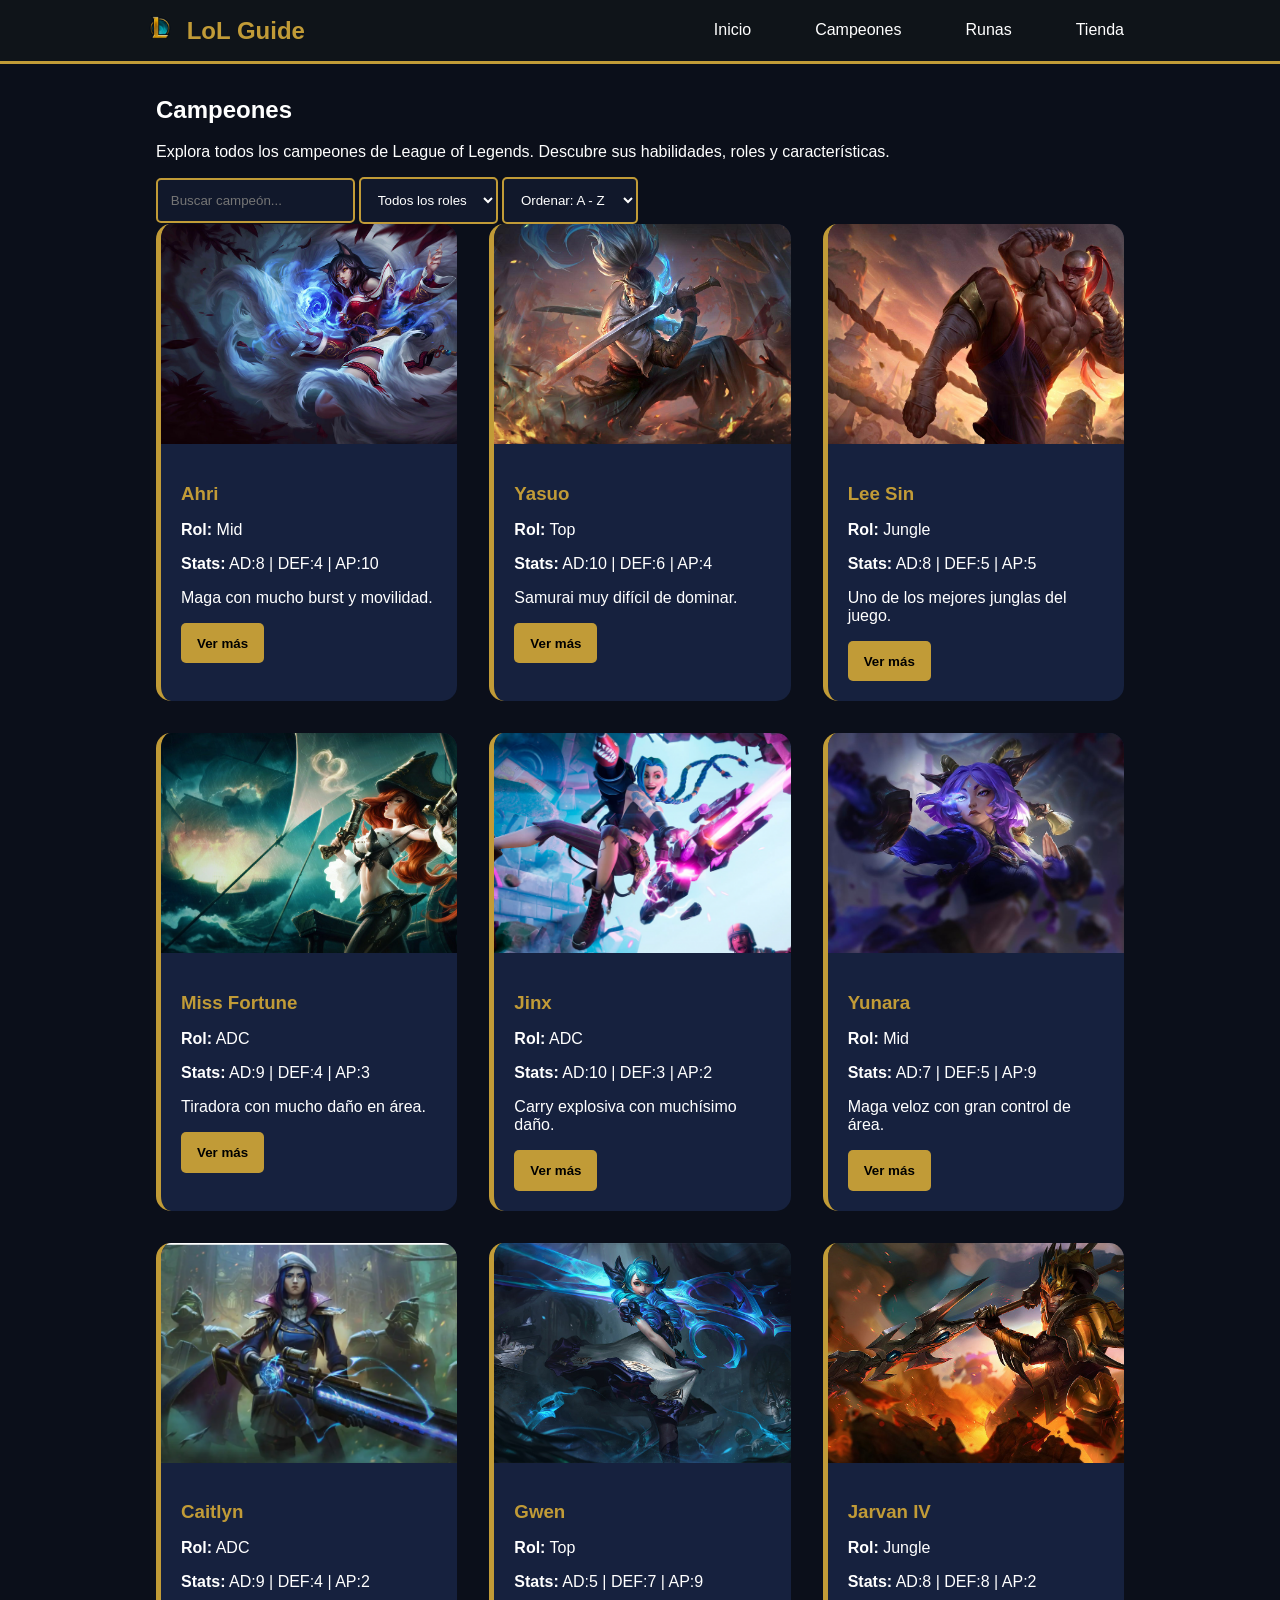
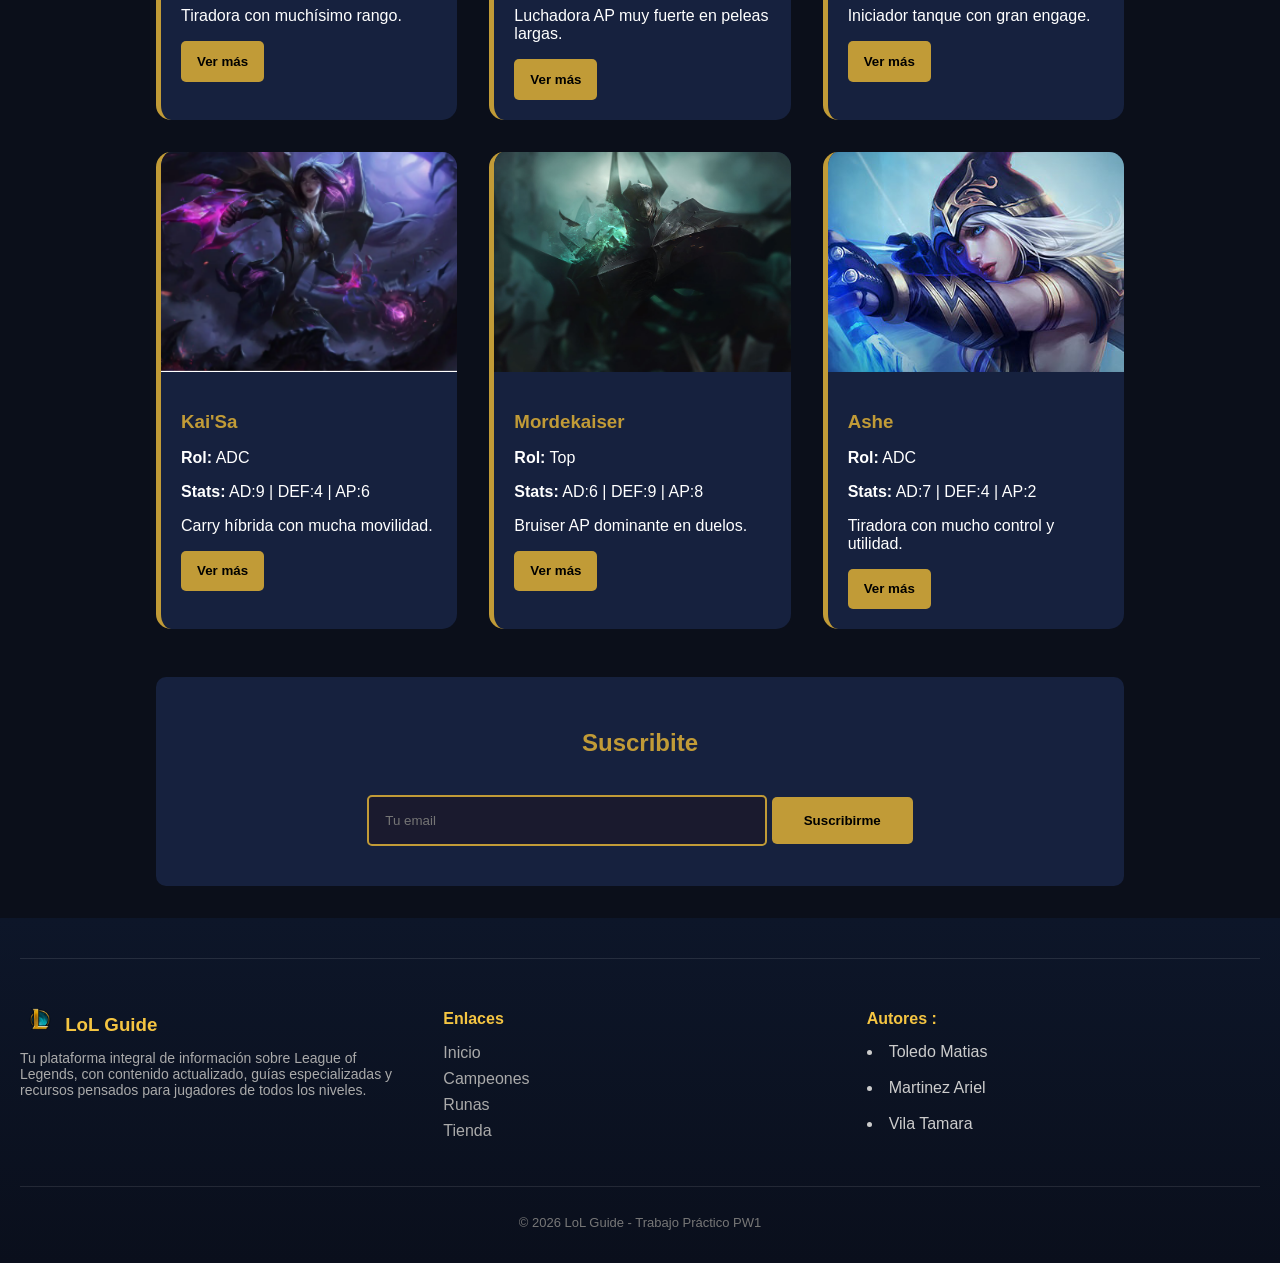
==== commit 4163cd0d: "Update campeones.html" ====
--- a/campeones.html
+++ b/campeones.html
@@ -21,6 +21,7 @@
                 <li><a href="index.html">Inicio</a></li>
                 <li><a href="campeones.html">Campeones</a></li>
                 <li><a href="runas.html">Runas</a></li>
+                <li><a href="tienda.html">Tienda</a></li>
             </ul>
 
         </nav>
@@ -77,7 +78,7 @@
 
                     <p>Maga con mucho burst y movilidad.</p>
 
-                    <button>Ver más</button>
+                    <button class="ver-mas" data-campeon="Ahri">Ver más</button>
 
                 </div>
 
@@ -97,7 +98,7 @@
 
                     <p>Samurai muy difícil de dominar.</p>
 
-                    <button>Ver más</button>
+                    <button class="ver-mas" data-campeon="Yasuo">Ver más</button>
 
                 </div>
 
@@ -117,7 +118,7 @@
 
                     <p>Uno de los mejores junglas del juego.</p>
 
-                    <button>Ver más</button>
+                    <button class="ver-mas" data-campeon="Lee Sin">Ver más</button>
 
                 </div>
 
@@ -137,7 +138,7 @@
 
                     <p>Tiradora con mucho daño en área.</p>
 
-                    <button>Ver más</button>
+                    <button class="ver-mas" data-campeon="Miss Fortune">Ver más</button>
 
                 </div>
 
@@ -157,7 +158,7 @@
 
                     <p>Carry explosiva con muchísimo daño.</p>
 
-                    <button>Ver más</button>
+                    <button class="ver-mas" data-campeon="Jinx">Ver más</button>
 
                 </div>
 
@@ -177,7 +178,7 @@
 
                     <p>Maga veloz con gran control de área.</p>
 
-                    <button>Ver más</button>
+                    <button class="ver-mas" data-campeon="Yunara">Ver más</button>
 
                 </div>
 
@@ -197,7 +198,7 @@
 
                     <p>Tiradora con muchísimo rango.</p>
 
-                    <button>Ver más</button>
+                    <button class="ver-mas" data-campeon="Caitlyn">Ver más</button>
 
                 </div>
 
@@ -218,7 +219,7 @@
 
                     <p>Luchadora AP muy fuerte en peleas largas.</p>
 
-                    <button>Ver más</button>
+                    <button class="ver-mas" data-campeon="Gwen">Ver más</button>
 
                 </div>
 
@@ -238,7 +239,7 @@
 
                     <p>Iniciador tanque con gran engage.</p>
 
-                    <button>Ver más</button>
+                    <button class="ver-mas" data-campeon="Jarvan IV">Ver más</button>
 
                 </div>
 
@@ -258,7 +259,7 @@
 
                     <p>Carry híbrida con mucha movilidad.</p>
 
-                    <button>Ver más</button>
+                    <button class="ver-mas" data-campeon="Kai'Sa">Ver más</button>
 
                 </div>
 
@@ -278,7 +279,7 @@
 
                     <p>Bruiser AP dominante en duelos.</p>
 
-                    <button>Ver más</button>
+                    <button class="ver-mas" data-campeon="Mordekaiser">Ver más</button>
 
                 </div>
 
@@ -298,7 +299,7 @@
 
                     <p>Tiradora con mucho control y utilidad.</p>
 
-                    <button>Ver más</button>
+                    <button class="ver-mas" data-campeon="Ashe">Ver más</button>
 
                 </div>
 
@@ -317,6 +318,20 @@
         </form>
 
     </main>
+
+    <div id="campeon-modal" class="modal-campeon" aria-hidden="true">
+        <div class="modal-contenido">
+            <button id="cerrar-modal" class="cerrar-modal" type="button" aria-label="Cerrar">X</button>
+            <h2 id="modal-nombre"></h2>
+            <p id="modal-rol" class="modal-rol"></p>
+            <p id="modal-descripcion"></p>
+            <div class="modal-detalles">
+                <p><strong>Dificultad:</strong> <span id="modal-dificultad"></span></p>
+                <p><strong>Habilidad clave:</strong> <span id="modal-habilidad"></span></p>
+                <p><strong>Consejo:</strong> <span id="modal-consejo"></span></p>
+            </div>
+        </div>
+    </div>
 
     <footer class="footer">
 
@@ -345,6 +360,7 @@
                     <li><a href="index.html">Inicio</a></li>
                     <li><a href="campeones.html">Campeones</a></li>
                     <li><a href="runas.html">Runas</a></li>
+                    <li><a href="tienda.html">Tienda</a></li>
                 </ul>
 
             </div>
@@ -373,5 +389,6 @@
 
     </footer>
 
+    <script src="script.js"></script>
 </body>
 </html>
--- a/styles.css
+++ b/styles.css
@@ -931,8 +931,321 @@
 }
 
 /* =============================
+   TIENDA Y CARRITO
+============================= */
+.tienda-section {
+    background: #0f172a;
+    border: 1px solid rgba(193, 155, 55, 0.25);
+    border-radius: 12px;
+    padding: 2rem;
+    margin: 3rem 0;
+}
+
+.tienda-header {
+    display: flex;
+    justify-content: space-between;
+    gap: 1.5rem;
+    align-items: flex-start;
+    margin-bottom: 1.5rem;
+}
+
+.tienda-header h2 {
+    color: #f5c542;
+    margin: 0.2rem 0 0.6rem;
+}
+
+.tienda-header p {
+    color: #b7c0df;
+    margin: 0;
+}
+
+.tienda-etiqueta {
+    color: #c19b37;
+    font-weight: bold;
+    text-transform: uppercase;
+    font-size: 0.8rem;
+}
+
+.moneda-control {
+    display: grid;
+    gap: 0.5rem;
+    min-width: 210px;
+    color: #f5c542;
+    font-weight: bold;
+}
+
+.moneda-control select,
+.filtros input,
+.filtros select {
+    border: 2px solid #c19b37;
+    border-radius: 5px;
+    background: #11182b;
+    color: white;
+    padding: 0.8rem;
+}
+
+.tienda-layout {
+    display: grid;
+    grid-template-columns: minmax(0, 1fr) 300px;
+    gap: 1.5rem;
+    align-items: start;
+}
+
+.productos-grid {
+    display: grid;
+    grid-template-columns: repeat(2, minmax(0, 1fr));
+    gap: 1rem;
+}
+
+.producto-card {
+    position: relative;
+    background: #16213e;
+    border-left: 5px solid #c19b37;
+    border-radius: 10px;
+    padding: 1.3rem;
+}
+
+.producto-card h3 {
+    color: #f5c542;
+    margin-top: 0.6rem;
+}
+
+.producto-card p {
+    color: #c9d2ff;
+}
+
+.descuento {
+    display: inline-block;
+    background: #1f8f5f;
+    color: #ffffff;
+    border-radius: 20px;
+    padding: 0.25rem 0.7rem;
+    font-size: 0.78rem;
+    font-weight: bold;
+}
+
+.precio {
+    color: #ffffff;
+    font-size: 1.25rem;
+    font-weight: bold;
+}
+
+.agregar-carrito,
+.info-campeon button,
+.boton-secundario {
+    background-color: #c19b37;
+    color: black;
+    padding: 0.8rem 1rem;
+    border: none;
+    border-radius: 5px;
+    cursor: pointer;
+    font-weight: bold;
+}
+
+.agregar-carrito:hover,
+.info-campeon button:hover {
+    background-color: #ffd700;
+}
+
+.carrito-panel {
+    background: #11182b;
+    border-radius: 10px;
+    border: 1px solid rgba(255,255,255,0.08);
+    padding: 1.2rem;
+    position: sticky;
+    top: 1rem;
+}
+
+.carrito-panel h3 {
+    color: #f5c542;
+    margin-top: 0;
+}
+
+.carrito-lista {
+    display: grid;
+    gap: 0.7rem;
+    margin-bottom: 1rem;
+}
+
+.carrito-item {
+    display: grid;
+    grid-template-columns: 1fr auto;
+    gap: 0.5rem;
+    background: #0b0f1a;
+    border-radius: 8px;
+    padding: 0.75rem;
+}
+
+.carrito-item p {
+    margin: 0;
+}
+
+.carrito-item span,
+.carrito-vacio {
+    color: #a0a6b1;
+}
+
+.quitar-item {
+    background: transparent;
+    border: 1px solid #c19b37;
+    color: #f5c542;
+    border-radius: 5px;
+    cursor: pointer;
+    height: 32px;
+}
+
+.codigo-descuento {
+    background: #0b0f1a;
+    border-radius: 8px;
+    padding: 0.85rem;
+    margin-bottom: 1rem;
+}
+
+.codigo-descuento label {
+    display: block;
+    color: #f5c542;
+    font-weight: bold;
+    margin-bottom: 0.5rem;
+}
+
+.codigo-descuento-control {
+    display: grid;
+    grid-template-columns: 1fr auto;
+    gap: 0.5rem;
+}
+
+.codigo-descuento input {
+    min-width: 0;
+    border: 1px solid #c19b37;
+    border-radius: 5px;
+    background: #11182b;
+    color: #ffffff;
+    padding: 0.7rem;
+}
+
+.codigo-descuento button {
+    background: #c19b37;
+    border: none;
+    border-radius: 5px;
+    color: #000000;
+    cursor: pointer;
+    font-weight: bold;
+    padding: 0.7rem 0.9rem;
+}
+
+.codigo-descuento button:hover {
+    background: #ffd700;
+}
+
+#mensaje-codigo {
+    color: #57c46b;
+    font-size: 0.9rem;
+    margin: 0.6rem 0 0;
+    min-height: 1.1rem;
+}
+
+.carrito-resumen {
+    border-top: 1px solid rgba(255,255,255,0.1);
+    border-bottom: 1px solid rgba(255,255,255,0.1);
+    padding: 0.8rem 0;
+    margin-bottom: 1rem;
+}
+
+.carrito-resumen p {
+    display: flex;
+    justify-content: space-between;
+    gap: 1rem;
+}
+
+.carrito-total {
+    color: #f5c542;
+    font-size: 1.1rem;
+}
+
+.boton-secundario {
+    width: 100%;
+    background: transparent;
+    border: 1px solid #c19b37;
+    color: #f5c542;
+    margin-bottom: 0.7rem;
+}
+
+.carrito-panel .boton {
+    width: 100%;
+    border: none;
+    cursor: pointer;
+}
+
+.mensaje-compra {
+    color: #57c46b;
+    min-height: 1.2rem;
+    text-align: center;
+    font-weight: bold;
+}
+
+/* =============================
+   MODAL DE CAMPEONES
+============================= */
+.modal-campeon {
+    position: fixed;
+    inset: 0;
+    background: rgba(0, 0, 0, 0.75);
+    display: none;
+    align-items: center;
+    justify-content: center;
+    padding: 1rem;
+    z-index: 20;
+}
+
+.modal-campeon.activo {
+    display: flex;
+}
+
+.modal-contenido {
+    position: relative;
+    width: min(520px, 100%);
+    background: #11182b;
+    border: 1px solid #c19b37;
+    border-radius: 12px;
+    padding: 2rem;
+    box-shadow: 0 20px 45px rgba(0, 0, 0, 0.45);
+    color: #ffffff;
+}
+
+.modal-contenido h2 {
+    color: #f5c542;
+    margin-top: 0;
+}
+
+.modal-rol {
+    color: #c19b37;
+    font-weight: bold;
+}
+
+.modal-detalles {
+    background: #0b0f1a;
+    border-radius: 8px;
+    padding: 1rem;
+    margin-top: 1rem;
+    color: #ffffff;
+}
+
+.cerrar-modal {
+    position: absolute;
+    right: 1rem;
+    top: 1rem;
+    width: 34px;
+    height: 34px;
+    border-radius: 50%;
+    border: 1px solid #c19b37;
+    background: transparent;
+    color: #f5c542;
+    cursor: pointer;
+    font-weight: bold;
+}
+
+/* =============================
    RESPONSIVE PARA TABLETS Y CELULARES
-   Pegar al final del archivo CSS
 ============================= */
 
 /* Evita que padding y bordes rompan los anchos */
@@ -1307,6 +1620,32 @@
         width: 100%;
         max-width: 300px;
     }
+
+    .tienda-section {
+        padding: 1.2rem;
+    }
+
+    .tienda-header,
+    .tienda-layout {
+        grid-template-columns: 1fr;
+        display: grid;
+    }
+
+    .moneda-control {
+        min-width: 100%;
+    }
+
+    .productos-grid {
+        grid-template-columns: 1fr;
+    }
+
+    .carrito-panel {
+        position: static;
+    }
+
+    .modal-contenido {
+        padding: 1.5rem;
+    }
 }
 
 
@@ -1421,3 +1760,4 @@
         font-size: 12px;
     }
 }
+
